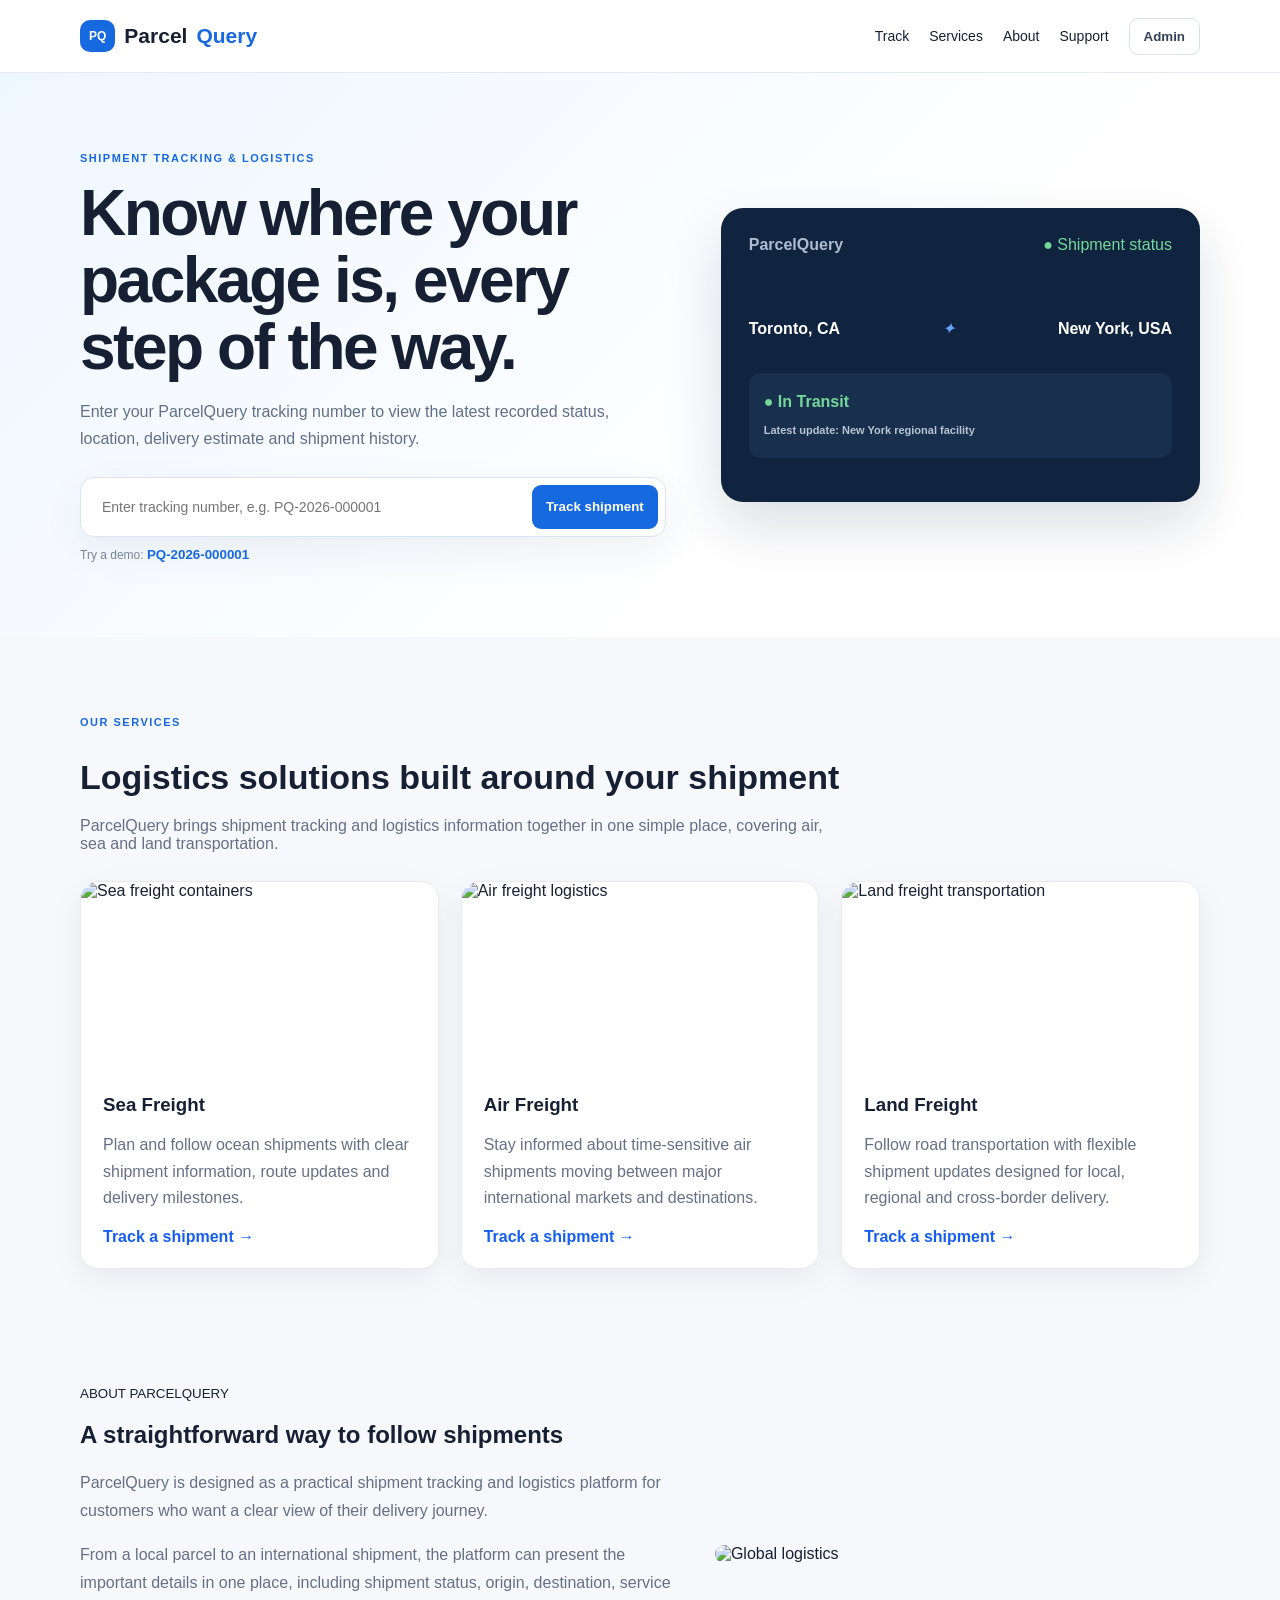
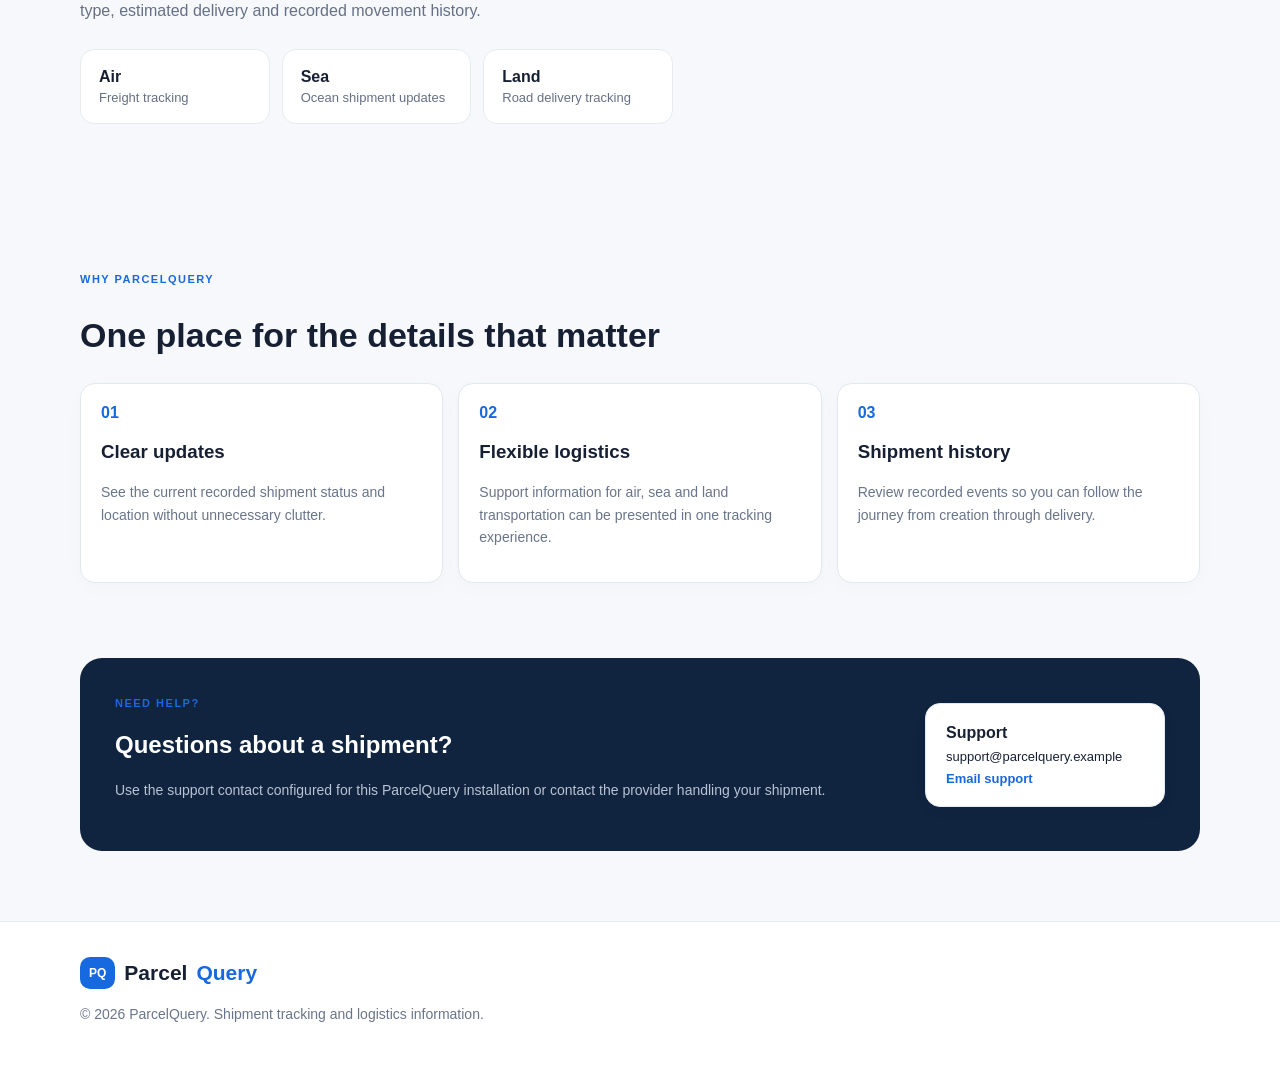
==== index.html @ f130dcea "Add files via upload" ====
<!doctype html><html lang="en"><head><meta charset="utf-8"><meta name="viewport" content="width=device-width,initial-scale=1"><title>ParcelQuery | Shipment Tracking & Logistics</title><link rel="stylesheet" href="style.css"></head><body>
<header><div class="nav"><a class="logo" href="#"><b>PQ</b> Parcel<span>Query</span></a><nav><a href="#track">Track</a><a href="#services">Services</a><a href="#about">About</a><a href="#support">Support</a><button id="openAdmin">Admin</button></nav></div></header>
<main>
<section class="hero"><div class="wrap hero-grid"><div><small>SHIPMENT TRACKING & LOGISTICS</small><h1>Know where your package is, every step of the way.</h1><p>Enter your ParcelQuery tracking number to view the latest recorded status, location, delivery estimate and shipment history.</p><div class="track" id="track"><input id="trackingInput" placeholder="Enter tracking number, e.g. PQ-2026-000001"><button id="trackBtn">Track shipment</button></div><div class="demo">Try a demo: <button data-demo="PQ-2026-000001">PQ-2026-000001</button></div></div><div class="hero-card"><div><b>ParcelQuery</b><span>● Shipment status</span></div><div class="route"><strong>Toronto, CA</strong><i>✦</i><strong>New York, USA</strong></div><p>● <b>In Transit</b><br><small>Latest update: New York regional facility</small></p></div></div></section>

<section class="wrap section" id="services"><small>OUR SERVICES</small><h2>Logistics solutions built around your shipment</h2><p class="lead">ParcelQuery brings shipment tracking and logistics information together in one simple place, covering air, sea and land transportation.</p><div class="service-grid">
<article class="service-card"><img src="https://www.fastairwayscourier.com/imgs/blogimg1.jpeg" alt="Sea freight containers"><div><h3>Sea Freight</h3><p>Plan and follow ocean shipments with clear shipment information, route updates and delivery milestones.</p><a href="#track">Track a shipment →</a></div></article>
<article class="service-card"><img src="https://www.fastairwayscourier.com/imgs/bgg.jpg" alt="Air freight logistics"><div><h3>Air Freight</h3><p>Stay informed about time-sensitive air shipments moving between major international markets and destinations.</p><a href="#track">Track a shipment →</a></div></article>
<article class="service-card"><img src="https://www.fastairwayscourier.com/imgs/bg.jpg" alt="Land freight transportation"><div><h3>Land Freight</h3><p>Follow road transportation with flexible shipment updates designed for local, regional and cross-border delivery.</p><a href="#track">Track a shipment →</a></div></article>
</div></section>

<section class="about wrap" id="about"><div class="about-copy"><small>ABOUT PARCELQUERY</small><h2>A straightforward way to follow shipments</h2><p>ParcelQuery is designed as a practical shipment tracking and logistics platform for customers who want a clear view of their delivery journey.</p><p>From a local parcel to an international shipment, the platform can present the important details in one place, including shipment status, origin, destination, service type, estimated delivery and recorded movement history.</p><div class="metric-grid"><div><b>Air</b><span>Freight tracking</span></div><div><b>Sea</b><span>Ocean shipment updates</span></div><div><b>Land</b><span>Road delivery tracking</span></div></div></div><div class="about-image"><img src="https://www.fastairwayscourier.com/imgs/blogimg1.jpeg" alt="Global logistics"></div></section>

<section class="wrap section"><small>WHY PARCELQUERY</small><h2>One place for the details that matter</h2><div class="steps"><article><b>01</b><h3>Clear updates</h3><p>See the current recorded shipment status and location without unnecessary clutter.</p></article><article><b>02</b><h3>Flexible logistics</h3><p>Support information for air, sea and land transportation can be presented in one tracking experience.</p></article><article><b>03</b><h3>Shipment history</h3><p>Review recorded events so you can follow the journey from creation through delivery.</p></article></div></section>

<section class="results wrap hidden" id="results"><div class="result-head"><div><label id="statusPill">In Transit</label><h2 id="resultTitle">Shipment details</h2><p id="resultMessage"></p></div><button id="printBtn">Print summary</button></div><div class="cards"><article><small>Tracking number</small><b id="rTracking">-</b><button id="copyTracking">Copy</button></article><article><small>Current location</small><b id="rLocation">-</b></article><article><small>Estimated delivery</small><b id="rDelivery">-</b></article><article><small>Service</small><b id="rService">-</b></article></div><div class="panel"><div class="row"><h3>Delivery progress</h3><b id="progressText">0%</b></div><div class="progress"><i id="progressBar"></i></div><div class="labels"><span>Created</span><span>Picked up</span><span>In transit</span><span>Out for delivery</span><span>Delivered</span></div></div><div class="two"><div class="panel"><h3>Package information</h3><dl><dt>Origin</dt><dd id="rOrigin">-</dd><dt>Destination</dt><dd id="rDestination">-</dd><dt>Shipment date</dt><dd id="rShipmentDate">-</dd><dt>Weight</dt><dd id="rWeight">-</dd><dt>Package type</dt><dd id="rPackageType">-</dd><dt>Reference</dt><dd id="rReference">-</dd></dl></div><div class="panel"><h3>Shipment history</h3><div id="history"></div></div></div></section>

<section class="support wrap" id="support"><div><small>NEED HELP?</small><h2>Questions about a shipment?</h2><p>Use the support contact configured for this ParcelQuery installation or contact the provider handling your shipment.</p></div><div class="support-card"><b>Support</b><span id="supportEmail">support@parcelquery.example</span><a href="mailto:support@parcelquery.example">Email support</a></div></section>
</main>
<footer><div class="wrap"><a class="logo"><b>PQ</b> Parcel<span>Query</span></a><p>© 2026 ParcelQuery. Shipment tracking and logistics information.</p></div></footer>
<div class="modal hidden" id="adminModal"><div class="modal-card"><button class="close" id="closeAdmin">×</button><div id="login"><small>ADMIN AREA</small><h2>Manage shipments</h2><p>Demo-only local administrator. Not secure for production.</p><input id="user" value="admin" placeholder="Username"><input id="pass" type="password" placeholder="Password"><button class="primary" id="loginBtn">Sign in</button><small>Demo password: <b>parcel-demo</b></small></div><div id="admin" class="hidden"><div class="row"><div><small>DASHBOARD</small><h2>Shipment management</h2></div><button id="logout">Log out</button></div><div class="stats"><b id="sTotal">0<small>Total</small></b><b id="sTransit">0<small>In transit</small></b><b id="sOut">0<small>Out for delivery</small></b><b id="sDelivered">0<small>Delivered</small></b><b id="sDelayed">0<small>Delayed</small></b></div><div class="form"><h3>Add / update shipment</h3><div class="grid"><input id="fTracking" placeholder="Tracking number"><select id="fStatus"><option>Shipment Created</option><option>Picked Up</option><option>In Transit</option><option>Out for Delivery</option><option>Delivered</option><option>Delayed</option></select><input id="fLocation" placeholder="Current location"><input id="fOrigin" placeholder="Origin"><input id="fDestination" placeholder="Destination"><input id="fShipmentDate" placeholder="Shipment date"><input id="fDelivery" placeholder="Estimated delivery"><input id="fService" placeholder="Service"><input id="fWeight" placeholder="Weight"><input id="fPackageType" placeholder="Package type"><input id="fReference" placeholder="Reference"><input id="fMessage" placeholder="Latest update"></div><textarea id="fHistory" placeholder="History: Status | Date/time | Location, one per line"></textarea><button class="primary" id="save">Save shipment</button></div><div class="form"><div class="row"><h3>Saved shipments</h3><input id="adminSearch" placeholder="Search"></div><div id="table"></div></div></div></div></div><script src="script.js"></script></body></html>
---- style.css ----
*{box-sizing:border-box}body{margin:0;font-family:Inter,Arial,sans-serif;color:#172033;background:#f6f8fc}a{text-decoration:none;color:inherit}.wrap{width:min(1120px,92%);margin:auto}header,footer{background:#fff;border-bottom:1px solid #e5eaf1}.nav{height:72px;width:min(1120px,92%);margin:auto;display:flex;align-items:center;justify-content:space-between}.logo{font-size:21px;font-weight:800;display:flex;align-items:center;gap:9px}.logo b{background:#1769e0;color:white;border-radius:10px;padding:9px;font-size:12px}.logo span{color:#1769e0}.nav nav{display:flex;gap:20px;align-items:center;font-size:14px}.nav button,button{cursor:pointer;border:1px solid #d8e0eb;background:white;border-radius:9px;padding:10px 14px;font-weight:700;color:#334158}.hero{padding:75px 0;background:linear-gradient(135deg,#eef6ff,#fff 65%)}.hero-grid{display:grid;grid-template-columns:1.1fr .9fr;gap:55px;align-items:center}.hero small,.section>small,.support small,.modal small{color:#1769e0;font-size:11px;font-weight:800;letter-spacing:1.5px}.hero h1{font-size:clamp(40px,5vw,64px);line-height:1.05;letter-spacing:-2.5px;margin:14px 0}.hero p{color:#617087;line-height:1.7}.track{display:flex;background:#fff;border:1px solid #dce4ef;padding:7px;border-radius:14px;margin-top:25px;box-shadow:0 15px 40px #18365c12}.track input{flex:1;border:0;outline:0;padding:14px;font-size:14px}.track button,.primary{background:#1769e0;color:#fff;border:0}.demo{font-size:12px;color:#7a8597;margin-top:10px}.demo button{border:0;background:none;color:#1769e0;padding:0}.hero-card{background:#10243f;color:white;border-radius:22px;padding:28px;box-shadow:0 25px 55px #10243f25}.hero-card>div:first-child{display:flex;justify-content:space-between;color:#aebbd0}.hero-card span{color:#76d79a}.route{display:flex;justify-content:space-between;align-items:center;margin:65px 0 35px}.route i{color:#65a4ff}.hero-card p{background:#18304e;padding:15px;border-radius:12px;color:#76d79a}.hero-card p small{color:#b9c4d4;letter-spacing:0}.hidden{display:none!important}.results{padding:60px 0}.result-head,.row{display:flex;justify-content:space-between;align-items:center;gap:15px}.result-head h2{margin:8px 0 4px}.result-head p{color:#69758a}.result-head label{background:#e7f7ee;color:#18733f;padding:7px 10px;border-radius:999px;font-size:12px;font-weight:800}.cards{display:grid;grid-template-columns:repeat(4,1fr);gap:14px}.cards article,.panel,.steps article,.support-card,.form{background:#fff;border:1px solid #e2e8f0;border-radius:15px;padding:20px;box-shadow:0 5px 20px #172b4d06}.cards small,dt{color:#7a8699;font-size:12px}.cards b{display:block;margin-top:8px}.cards button{margin-top:10px;padding:6px 9px;color:#1769e0;background:#edf4ff;border:0}.panel{margin-top:14px}.progress{height:10px;background:#e9edf3;border-radius:20px;overflow:hidden;margin:18px 0 9px}.progress i{display:block;height:100%;width:0;background:#1769e0}.labels{display:flex;justify-content:space-between;font-size:10px;color:#8791a2}.two{display:grid;grid-template-columns:.8fr 1.2fr;gap:14px}dl{margin:10px 0}dt,dd{display:inline-block;width:49%;padding:10px 0;border-bottom:1px solid #eef1f5;margin:0}dd{text-align:right;font-weight:700}.event{padding:13px 0;border-bottom:1px solid #eef1f5}.event b{display:block}.event small{color:#7b8798}.section{padding:75px 0}.section h2{font-size:34px}.steps{display:grid;grid-template-columns:repeat(3,1fr);gap:15px}.steps article>b{color:#1769e0}.steps p,.support p,footer p{color:#69758a;line-height:1.6;font-size:14px}.support{background:#10243f;color:#fff;border-radius:22px;padding:35px;margin-bottom:70px;display:flex;justify-content:space-between;gap:25px;align-items:center}.support p{color:#b8c3d3}.support-card{min-width:240px;color:#172033}.support-card span,.support-card a{display:block;margin-top:7px;font-size:13px}.support-card a{color:#1769e0;font-weight:800}footer{border-top:1px solid #e5eaf1;border-bottom:0;padding:35px 0}.modal{position:fixed;inset:0;background:#071525aa;display:grid;place-items:center;padding:20px;z-index:20}.modal-card{width:min(1000px,100%);max-height:92vh;overflow:auto;background:#f7f9fc;border-radius:20px;padding:28px;position:relative}.close{position:absolute;right:15px;top:10px;border:0;background:none;font-size:28px}.modal input,.modal select,.modal textarea{width:100%;padding:11px;border:1px solid #d8e0eb;border-radius:8px;margin:5px 0}.modal textarea{height:100px}.primary{padding:11px 18px;margin-top:7px}.stats{display:grid;grid-template-columns:repeat(5,1fr);gap:10px;margin:18px 0}.stats b{background:#fff;border:1px solid #e2e8f0;padding:15px;border-radius:11px;font-size:23px}.stats small{display:block;color:#7a8699;letter-spacing:0;margin-top:4px}.grid{display:grid;grid-template-columns:1fr 1fr;gap:4px 10px}.form{margin-top:14px}.form h3{margin-top:0}.form input#adminSearch{max-width:220px}.shipment{display:grid;grid-template-columns:1.4fr 1fr 1fr auto;gap:10px;border-top:1px solid #edf0f4;padding:13px 0;font-size:12px}.shipment small{display:block;color:#7b8798}.danger{color:#c53b3b}@media(max-width:800px){.hero-grid,.two{grid-template-columns:1fr}.cards{grid-template-columns:1fr 1fr}.steps{grid-template-columns:1fr}.support{display:block}.support-card{margin-top:20px}.grid{grid-template-columns:1fr}.stats{grid-template-columns:1fr 1fr}.nav nav a{display:none}.track{flex-direction:column}.track button{height:46px}.shipment{grid-template-columns:1fr 1fr}.labels{font-size:8px}}

/* ParcelQuery logistics service section */
.lead{max-width:760px;color:#667085;margin-top:-8px}.service-grid{display:grid;grid-template-columns:repeat(3,1fr);gap:22px;margin-top:28px}.service-card{background:#fff;border:1px solid #e7ebf0;border-radius:18px;overflow:hidden;box-shadow:0 10px 30px rgba(16,24,40,.06)}.service-card img{width:100%;height:190px;object-fit:cover;display:block}.service-card div{padding:22px}.service-card h3{margin:0 0 8px}.service-card p{color:#667085;line-height:1.65}.service-card a{font-weight:700;color:#155eef;text-decoration:none}.about{display:grid;grid-template-columns:1.1fr .9fr;gap:42px;align-items:center;padding-top:40px;padding-bottom:70px}.about-copy p{color:#667085;line-height:1.75}.about-image img{width:100%;height:390px;object-fit:cover;border-radius:22px}.metric-grid{display:grid;grid-template-columns:repeat(3,1fr);gap:12px;margin-top:24px}.metric-grid div{padding:18px;border:1px solid #e7ebf0;border-radius:14px;background:#fff}.metric-grid b,.metric-grid span{display:block}.metric-grid span{font-size:13px;color:#667085;margin-top:4px}@media(max-width:800px){.service-grid,.about{grid-template-columns:1fr}.about-image img{height:280px}.metric-grid{grid-template-columns:1fr}.service-card img{height:220px}}
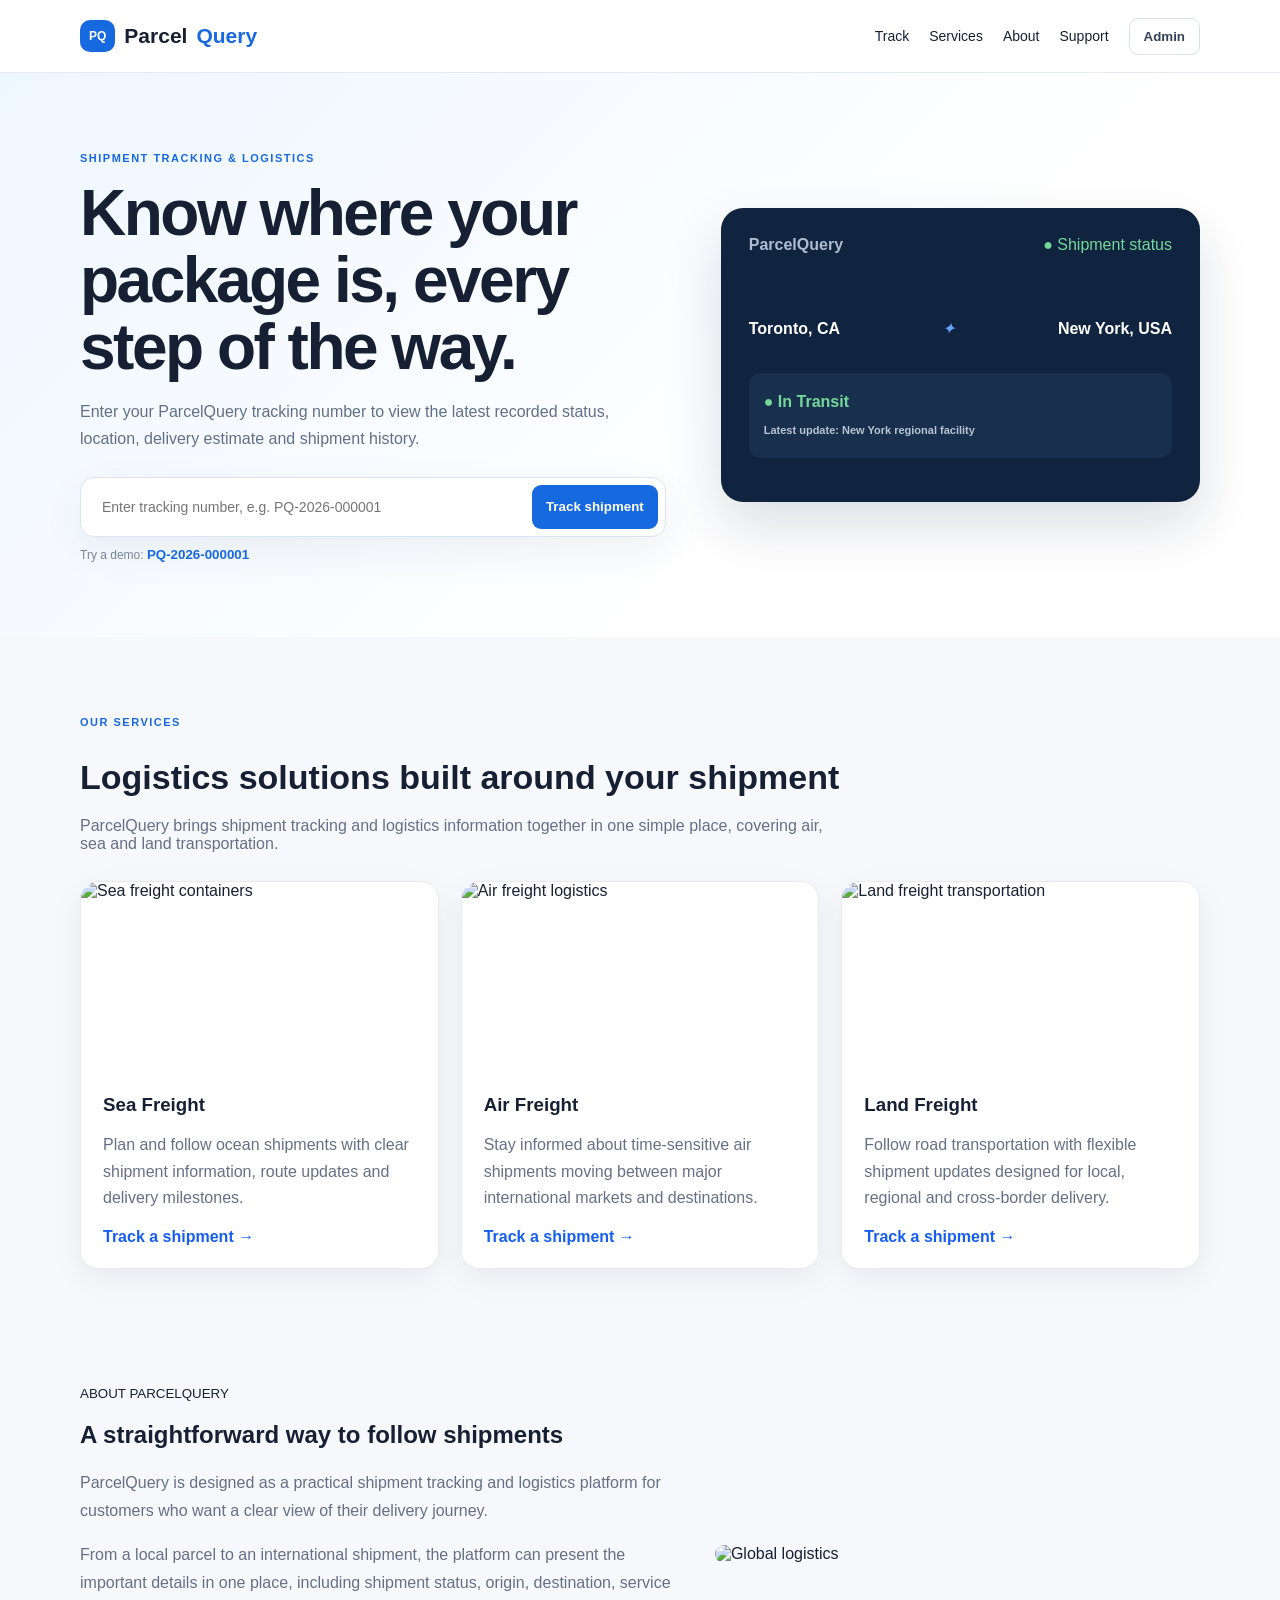
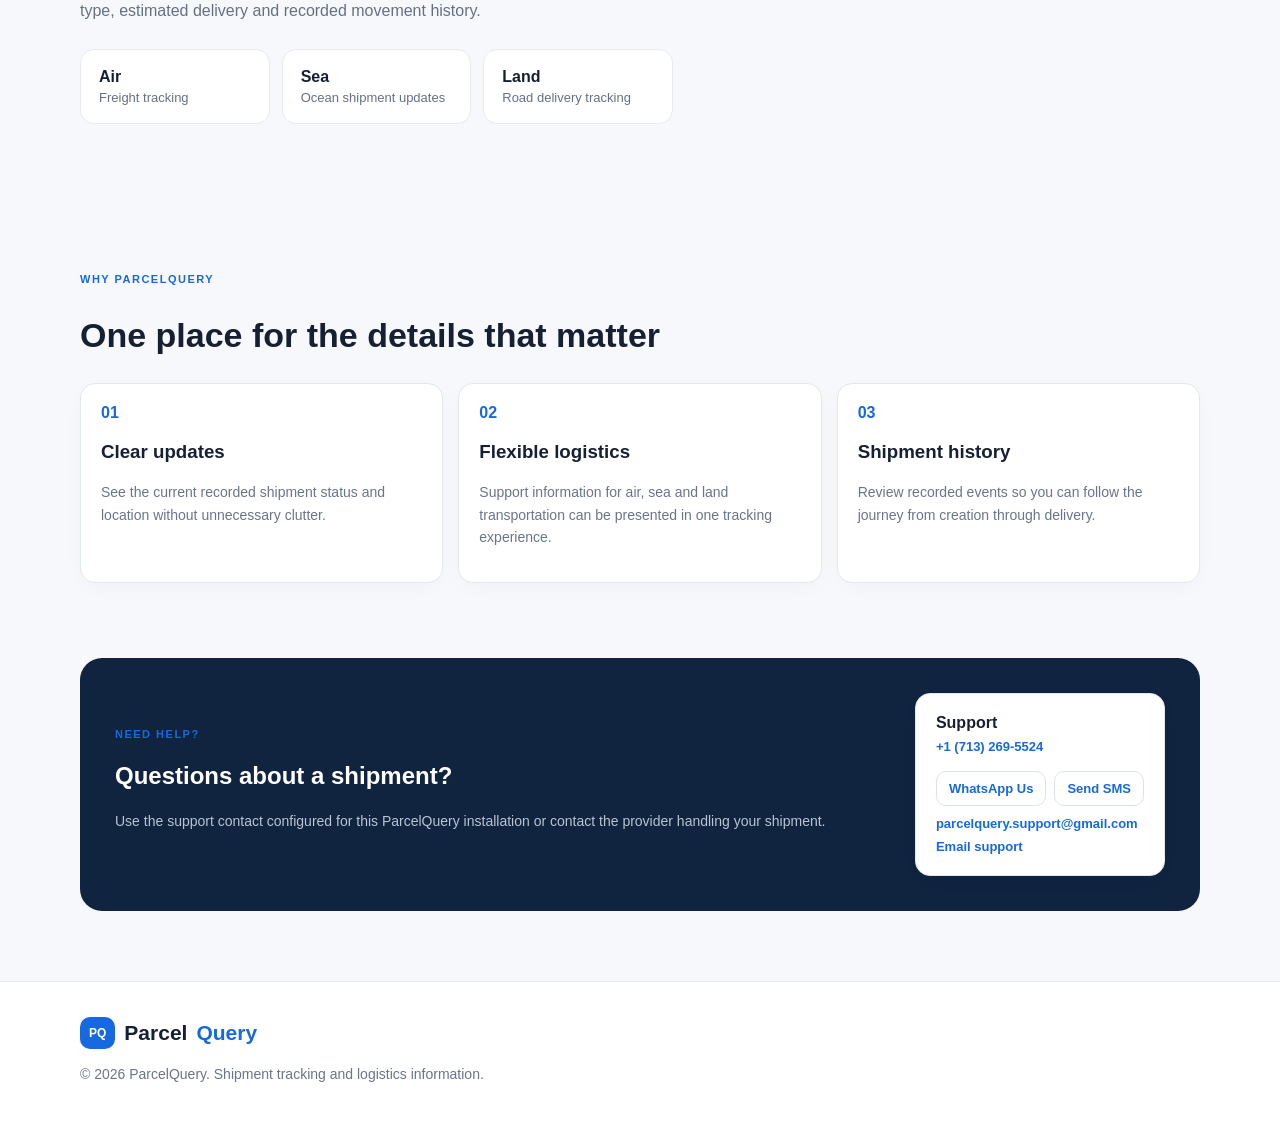
==== commit 6e8a539b: "Add files via upload" ====
--- a/index.html
+++ b/index.html
@@ -15,7 +15,7 @@
 
 <section class="results wrap hidden" id="results"><div class="result-head"><div><label id="statusPill">In Transit</label><h2 id="resultTitle">Shipment details</h2><p id="resultMessage"></p></div><button id="printBtn">Print summary</button></div><div class="cards"><article><small>Tracking number</small><b id="rTracking">-</b><button id="copyTracking">Copy</button></article><article><small>Current location</small><b id="rLocation">-</b></article><article><small>Estimated delivery</small><b id="rDelivery">-</b></article><article><small>Service</small><b id="rService">-</b></article></div><div class="panel"><div class="row"><h3>Delivery progress</h3><b id="progressText">0%</b></div><div class="progress"><i id="progressBar"></i></div><div class="labels"><span>Created</span><span>Picked up</span><span>In transit</span><span>Out for delivery</span><span>Delivered</span></div></div><div class="two"><div class="panel"><h3>Package information</h3><dl><dt>Origin</dt><dd id="rOrigin">-</dd><dt>Destination</dt><dd id="rDestination">-</dd><dt>Shipment date</dt><dd id="rShipmentDate">-</dd><dt>Weight</dt><dd id="rWeight">-</dd><dt>Package type</dt><dd id="rPackageType">-</dd><dt>Reference</dt><dd id="rReference">-</dd></dl></div><div class="panel"><h3>Shipment history</h3><div id="history"></div></div></div></section>
 
-<section class="support wrap" id="support"><div><small>NEED HELP?</small><h2>Questions about a shipment?</h2><p>Use the support contact configured for this ParcelQuery installation or contact the provider handling your shipment.</p></div><div class="support-card"><b>Support</b><span id="supportEmail">support@parcelquery.example</span><a href="mailto:support@parcelquery.example">Email support</a></div></section>
+<section class="support wrap" id="support"><div><small>NEED HELP?</small><h2>Questions about a shipment?</h2><p>Use the support contact configured for this ParcelQuery installation or contact the provider handling your shipment.</p></div><div class="support-card"><b>Support</b><a id="supportPhone" class="support-contact" href="https://wa.me/17132695524" target="_blank" rel="noopener">+1 (713) 269-5524</a><div class="support-actions"><a href="https://wa.me/17132695524" target="_blank" rel="noopener">WhatsApp Us</a><a href="sms:+17132695524">Send SMS</a></div><a id="supportEmail" class="support-contact" href="mailto:parcelquery.support@gmail.com">parcelquery.support@gmail.com</a><a href="mailto:parcelquery.support@gmail.com">Email support</a></div></section>
 </main>
 <footer><div class="wrap"><a class="logo"><b>PQ</b> Parcel<span>Query</span></a><p>© 2026 ParcelQuery. Shipment tracking and logistics information.</p></div></footer>
 <div class="modal hidden" id="adminModal"><div class="modal-card"><button class="close" id="closeAdmin">×</button><div id="login"><small>ADMIN AREA</small><h2>Manage shipments</h2><p>Demo-only local administrator. Not secure for production.</p><input id="user" value="admin" placeholder="Username"><input id="pass" type="password" placeholder="Password"><button class="primary" id="loginBtn">Sign in</button><small>Demo password: <b>parcel-demo</b></small></div><div id="admin" class="hidden"><div class="row"><div><small>DASHBOARD</small><h2>Shipment management</h2></div><button id="logout">Log out</button></div><div class="stats"><b id="sTotal">0<small>Total</small></b><b id="sTransit">0<small>In transit</small></b><b id="sOut">0<small>Out for delivery</small></b><b id="sDelivered">0<small>Delivered</small></b><b id="sDelayed">0<small>Delayed</small></b></div><div class="form"><h3>Add / update shipment</h3><div class="grid"><input id="fTracking" placeholder="Tracking number"><select id="fStatus"><option>Shipment Created</option><option>Picked Up</option><option>In Transit</option><option>Out for Delivery</option><option>Delivered</option><option>Delayed</option></select><input id="fLocation" placeholder="Current location"><input id="fOrigin" placeholder="Origin"><input id="fDestination" placeholder="Destination"><input id="fShipmentDate" placeholder="Shipment date"><input id="fDelivery" placeholder="Estimated delivery"><input id="fService" placeholder="Service"><input id="fWeight" placeholder="Weight"><input id="fPackageType" placeholder="Package type"><input id="fReference" placeholder="Reference"><input id="fMessage" placeholder="Latest update"></div><textarea id="fHistory" placeholder="History: Status | Date/time | Location, one per line"></textarea><button class="primary" id="save">Save shipment</button></div><div class="form"><div class="row"><h3>Saved shipments</h3><input id="adminSearch" placeholder="Search"></div><div id="table"></div></div></div></div></div><script src="script.js"></script></body></html>
--- a/style.css
+++ b/style.css
@@ -2,3 +2,5 @@
 
 /* ParcelQuery logistics service section */
 .lead{max-width:760px;color:#667085;margin-top:-8px}.service-grid{display:grid;grid-template-columns:repeat(3,1fr);gap:22px;margin-top:28px}.service-card{background:#fff;border:1px solid #e7ebf0;border-radius:18px;overflow:hidden;box-shadow:0 10px 30px rgba(16,24,40,.06)}.service-card img{width:100%;height:190px;object-fit:cover;display:block}.service-card div{padding:22px}.service-card h3{margin:0 0 8px}.service-card p{color:#667085;line-height:1.65}.service-card a{font-weight:700;color:#155eef;text-decoration:none}.about{display:grid;grid-template-columns:1.1fr .9fr;gap:42px;align-items:center;padding-top:40px;padding-bottom:70px}.about-copy p{color:#667085;line-height:1.75}.about-image img{width:100%;height:390px;object-fit:cover;border-radius:22px}.metric-grid{display:grid;grid-template-columns:repeat(3,1fr);gap:12px;margin-top:24px}.metric-grid div{padding:18px;border:1px solid #e7ebf0;border-radius:14px;background:#fff}.metric-grid b,.metric-grid span{display:block}.metric-grid span{font-size:13px;color:#667085;margin-top:4px}@media(max-width:800px){.service-grid,.about{grid-template-columns:1fr}.about-image img{height:280px}.metric-grid{grid-template-columns:1fr}.service-card img{height:220px}}
+
+.support-contact{display:block;font-weight:700;margin-top:8px}.support-actions{display:flex;gap:8px;flex-wrap:wrap;margin:10px 0}.support-actions a{padding:9px 12px;border:1px solid #dce3ed;border-radius:10px;background:#fff;font-weight:600}.support-actions a:hover{background:#f6f8fc}.support-card>a:not(.support-contact){display:inline-block;margin-top:8px}
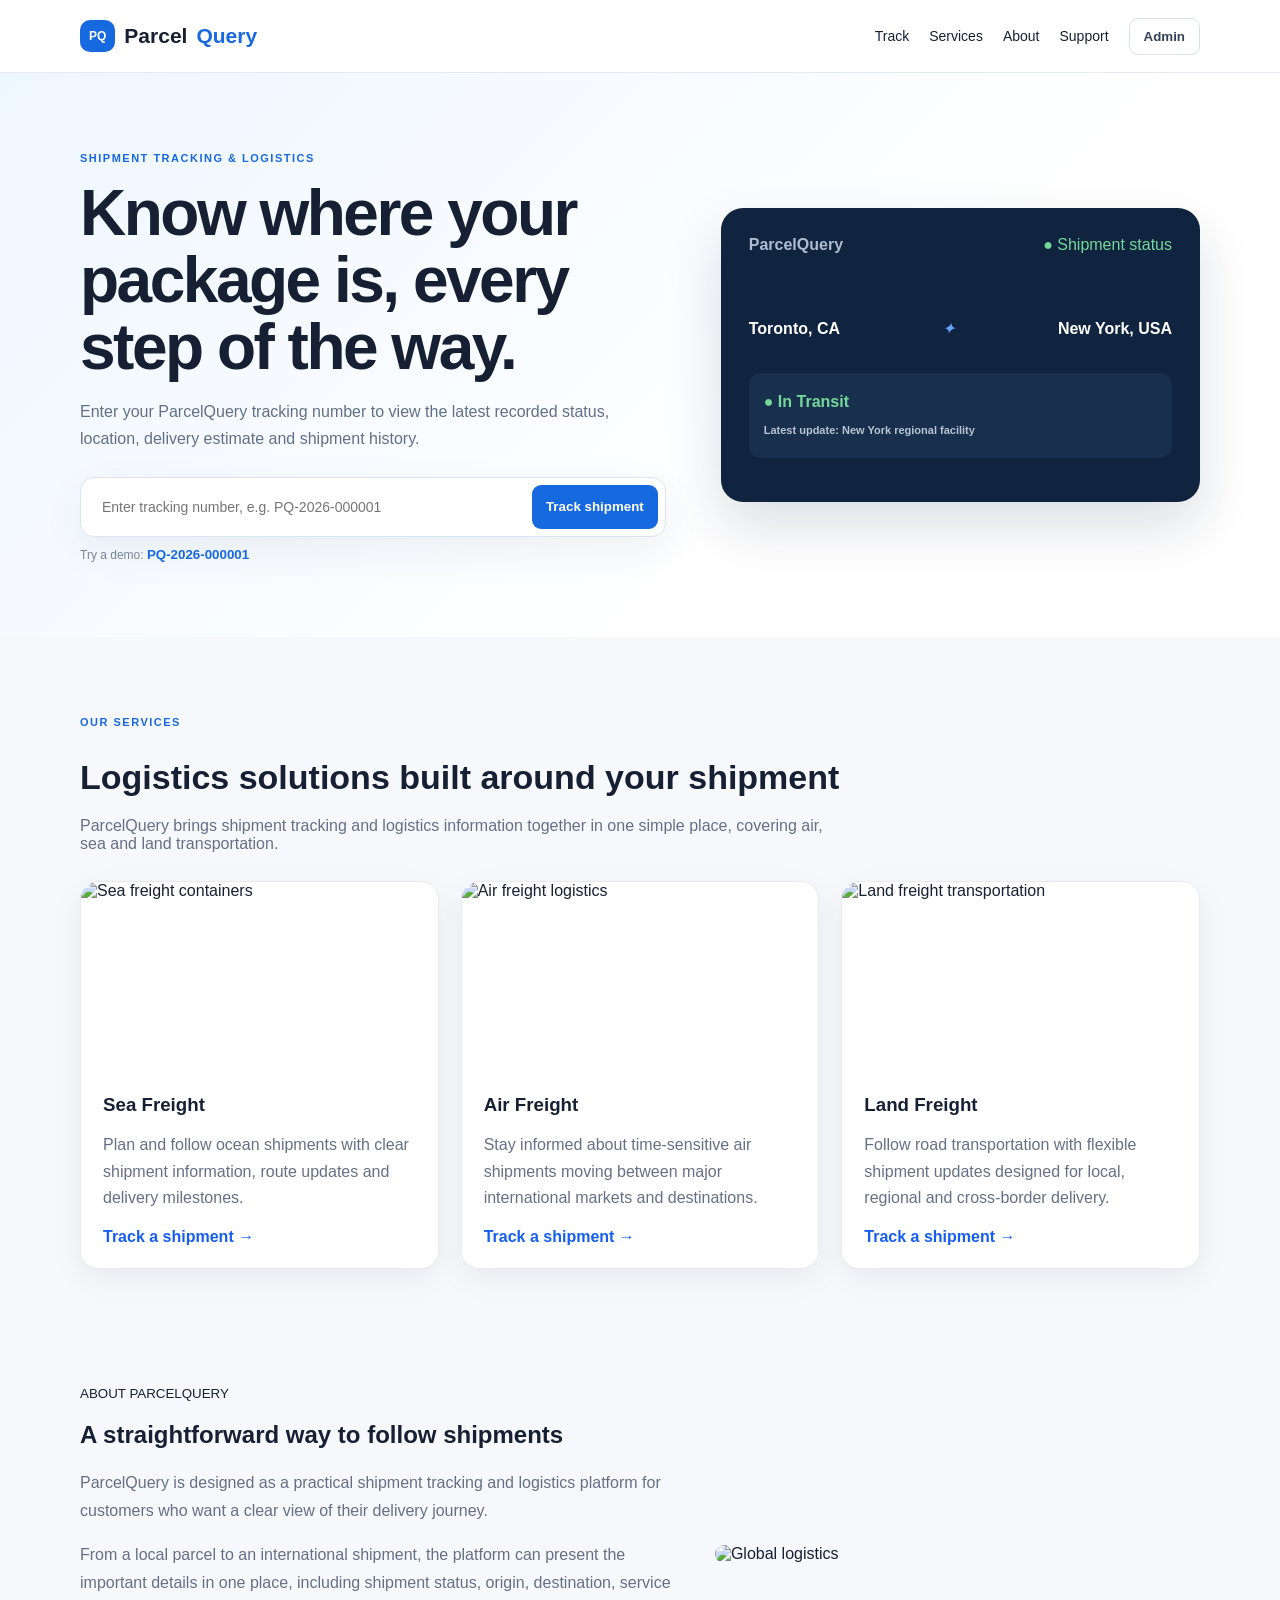
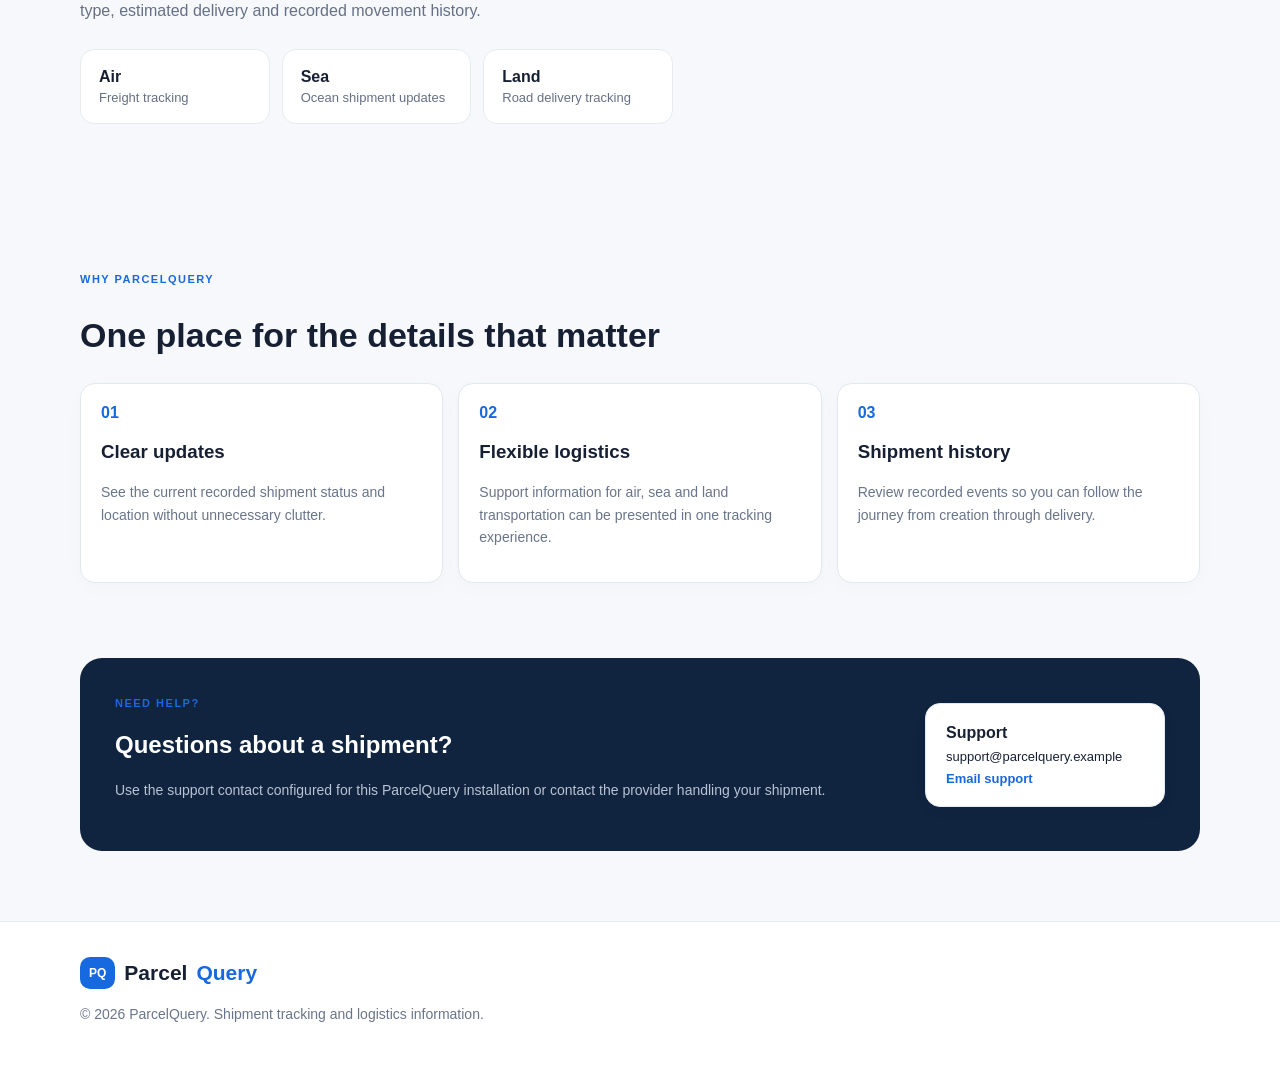
==== commit 8d2ba7bb: "Add files via upload" ====
--- a/index.html
+++ b/index.html
@@ -15,7 +15,7 @@
 
 <section class="results wrap hidden" id="results"><div class="result-head"><div><label id="statusPill">In Transit</label><h2 id="resultTitle">Shipment details</h2><p id="resultMessage"></p></div><button id="printBtn">Print summary</button></div><div class="cards"><article><small>Tracking number</small><b id="rTracking">-</b><button id="copyTracking">Copy</button></article><article><small>Current location</small><b id="rLocation">-</b></article><article><small>Estimated delivery</small><b id="rDelivery">-</b></article><article><small>Service</small><b id="rService">-</b></article></div><div class="panel"><div class="row"><h3>Delivery progress</h3><b id="progressText">0%</b></div><div class="progress"><i id="progressBar"></i></div><div class="labels"><span>Created</span><span>Picked up</span><span>In transit</span><span>Out for delivery</span><span>Delivered</span></div></div><div class="two"><div class="panel"><h3>Package information</h3><dl><dt>Origin</dt><dd id="rOrigin">-</dd><dt>Destination</dt><dd id="rDestination">-</dd><dt>Shipment date</dt><dd id="rShipmentDate">-</dd><dt>Weight</dt><dd id="rWeight">-</dd><dt>Package type</dt><dd id="rPackageType">-</dd><dt>Reference</dt><dd id="rReference">-</dd></dl></div><div class="panel"><h3>Shipment history</h3><div id="history"></div></div></div></section>
 
-<section class="support wrap" id="support"><div><small>NEED HELP?</small><h2>Questions about a shipment?</h2><p>Use the support contact configured for this ParcelQuery installation or contact the provider handling your shipment.</p></div><div class="support-card"><b>Support</b><a id="supportPhone" class="support-contact" href="https://wa.me/17132695524" target="_blank" rel="noopener">+1 (713) 269-5524</a><div class="support-actions"><a href="https://wa.me/17132695524" target="_blank" rel="noopener">WhatsApp Us</a><a href="sms:+17132695524">Send SMS</a></div><a id="supportEmail" class="support-contact" href="mailto:parcelquery.support@gmail.com">parcelquery.support@gmail.com</a><a href="mailto:parcelquery.support@gmail.com">Email support</a></div></section>
+<section class="support wrap" id="support"><div><small>NEED HELP?</small><h2>Questions about a shipment?</h2><p>Use the support contact configured for this ParcelQuery installation or contact the provider handling your shipment.</p></div><div class="support-card"><b>Support</b><span id="supportEmail">support@parcelquery.example</span><a href="mailto:support@parcelquery.example">Email support</a></div></section>
 </main>
 <footer><div class="wrap"><a class="logo"><b>PQ</b> Parcel<span>Query</span></a><p>© 2026 ParcelQuery. Shipment tracking and logistics information.</p></div></footer>
-<div class="modal hidden" id="adminModal"><div class="modal-card"><button class="close" id="closeAdmin">×</button><div id="login"><small>ADMIN AREA</small><h2>Manage shipments</h2><p>Demo-only local administrator. Not secure for production.</p><input id="user" value="admin" placeholder="Username"><input id="pass" type="password" placeholder="Password"><button class="primary" id="loginBtn">Sign in</button><small>Demo password: <b>parcel-demo</b></small></div><div id="admin" class="hidden"><div class="row"><div><small>DASHBOARD</small><h2>Shipment management</h2></div><button id="logout">Log out</button></div><div class="stats"><b id="sTotal">0<small>Total</small></b><b id="sTransit">0<small>In transit</small></b><b id="sOut">0<small>Out for delivery</small></b><b id="sDelivered">0<small>Delivered</small></b><b id="sDelayed">0<small>Delayed</small></b></div><div class="form"><h3>Add / update shipment</h3><div class="grid"><input id="fTracking" placeholder="Tracking number"><select id="fStatus"><option>Shipment Created</option><option>Picked Up</option><option>In Transit</option><option>Out for Delivery</option><option>Delivered</option><option>Delayed</option></select><input id="fLocation" placeholder="Current location"><input id="fOrigin" placeholder="Origin"><input id="fDestination" placeholder="Destination"><input id="fShipmentDate" placeholder="Shipment date"><input id="fDelivery" placeholder="Estimated delivery"><input id="fService" placeholder="Service"><input id="fWeight" placeholder="Weight"><input id="fPackageType" placeholder="Package type"><input id="fReference" placeholder="Reference"><input id="fMessage" placeholder="Latest update"></div><textarea id="fHistory" placeholder="History: Status | Date/time | Location, one per line"></textarea><button class="primary" id="save">Save shipment</button></div><div class="form"><div class="row"><h3>Saved shipments</h3><input id="adminSearch" placeholder="Search"></div><div id="table"></div></div></div></div></div><script src="script.js"></script></body></html>
+<div class="modal hidden" id="adminModal"><div class="modal-card"><button class="close" id="closeAdmin">×</button><div id="login"><small>ADMIN AREA</small><h2>Manage shipments</h2><p>Private administrator area. Sign in with your authorized ParcelQuery account.</p><input id="user" type="email" placeholder="Admin email"><input id="pass" type="password" placeholder="Admin password"><button class="primary" id="loginBtn">Sign in</button><small>Private admin access powered by Supabase.</small></div><div id="admin" class="hidden"><div class="row"><div><small>DASHBOARD</small><h2>Shipment management</h2></div><button id="logout">Log out</button></div><div class="stats"><b id="sTotal">0<small>Total</small></b><b id="sTransit">0<small>In transit</small></b><b id="sOut">0<small>Out for delivery</small></b><b id="sDelivered">0<small>Delivered</small></b><b id="sDelayed">0<small>Delayed</small></b></div><div class="form"><h3>Add / update shipment</h3><div class="grid"><input id="fTracking" placeholder="Tracking number"><select id="fStatus"><option>Shipment Created</option><option>Picked Up</option><option>In Transit</option><option>Out for Delivery</option><option>Delivered</option><option>Delayed</option></select><input id="fLocation" placeholder="Current location"><input id="fOrigin" placeholder="Origin"><input id="fDestination" placeholder="Destination"><input id="fShipmentDate" placeholder="Shipment date (display only)"><input id="fDelivery" placeholder="Estimated delivery"><input id="fService" placeholder="Service"><input id="fWeight" placeholder="Weight"><input id="fPackageType" placeholder="Package type"><input id="fReference" placeholder="Reference"><input id="fRecipient" placeholder="Recipient name"><input id="fMessage" placeholder="Latest update"></div><textarea id="fHistory" placeholder="History: Status | Date/time | Location, one per line"></textarea><button class="primary" id="save">Save shipment</button></div><div class="form"><div class="row"><h3>Saved shipments</h3><input id="adminSearch" placeholder="Search"></div><div id="table"></div></div></div></div></div><script src="https://cdn.jsdelivr.net/npm/@supabase/supabase-js@2"></script><script src="script.js"></script></body></html>
--- a/style.css
+++ b/style.css
@@ -2,5 +2,3 @@
 
 /* ParcelQuery logistics service section */
 .lead{max-width:760px;color:#667085;margin-top:-8px}.service-grid{display:grid;grid-template-columns:repeat(3,1fr);gap:22px;margin-top:28px}.service-card{background:#fff;border:1px solid #e7ebf0;border-radius:18px;overflow:hidden;box-shadow:0 10px 30px rgba(16,24,40,.06)}.service-card img{width:100%;height:190px;object-fit:cover;display:block}.service-card div{padding:22px}.service-card h3{margin:0 0 8px}.service-card p{color:#667085;line-height:1.65}.service-card a{font-weight:700;color:#155eef;text-decoration:none}.about{display:grid;grid-template-columns:1.1fr .9fr;gap:42px;align-items:center;padding-top:40px;padding-bottom:70px}.about-copy p{color:#667085;line-height:1.75}.about-image img{width:100%;height:390px;object-fit:cover;border-radius:22px}.metric-grid{display:grid;grid-template-columns:repeat(3,1fr);gap:12px;margin-top:24px}.metric-grid div{padding:18px;border:1px solid #e7ebf0;border-radius:14px;background:#fff}.metric-grid b,.metric-grid span{display:block}.metric-grid span{font-size:13px;color:#667085;margin-top:4px}@media(max-width:800px){.service-grid,.about{grid-template-columns:1fr}.about-image img{height:280px}.metric-grid{grid-template-columns:1fr}.service-card img{height:220px}}
-
-.support-contact{display:block;font-weight:700;margin-top:8px}.support-actions{display:flex;gap:8px;flex-wrap:wrap;margin:10px 0}.support-actions a{padding:9px 12px;border:1px solid #dce3ed;border-radius:10px;background:#fff;font-weight:600}.support-actions a:hover{background:#f6f8fc}.support-card>a:not(.support-contact){display:inline-block;margin-top:8px}
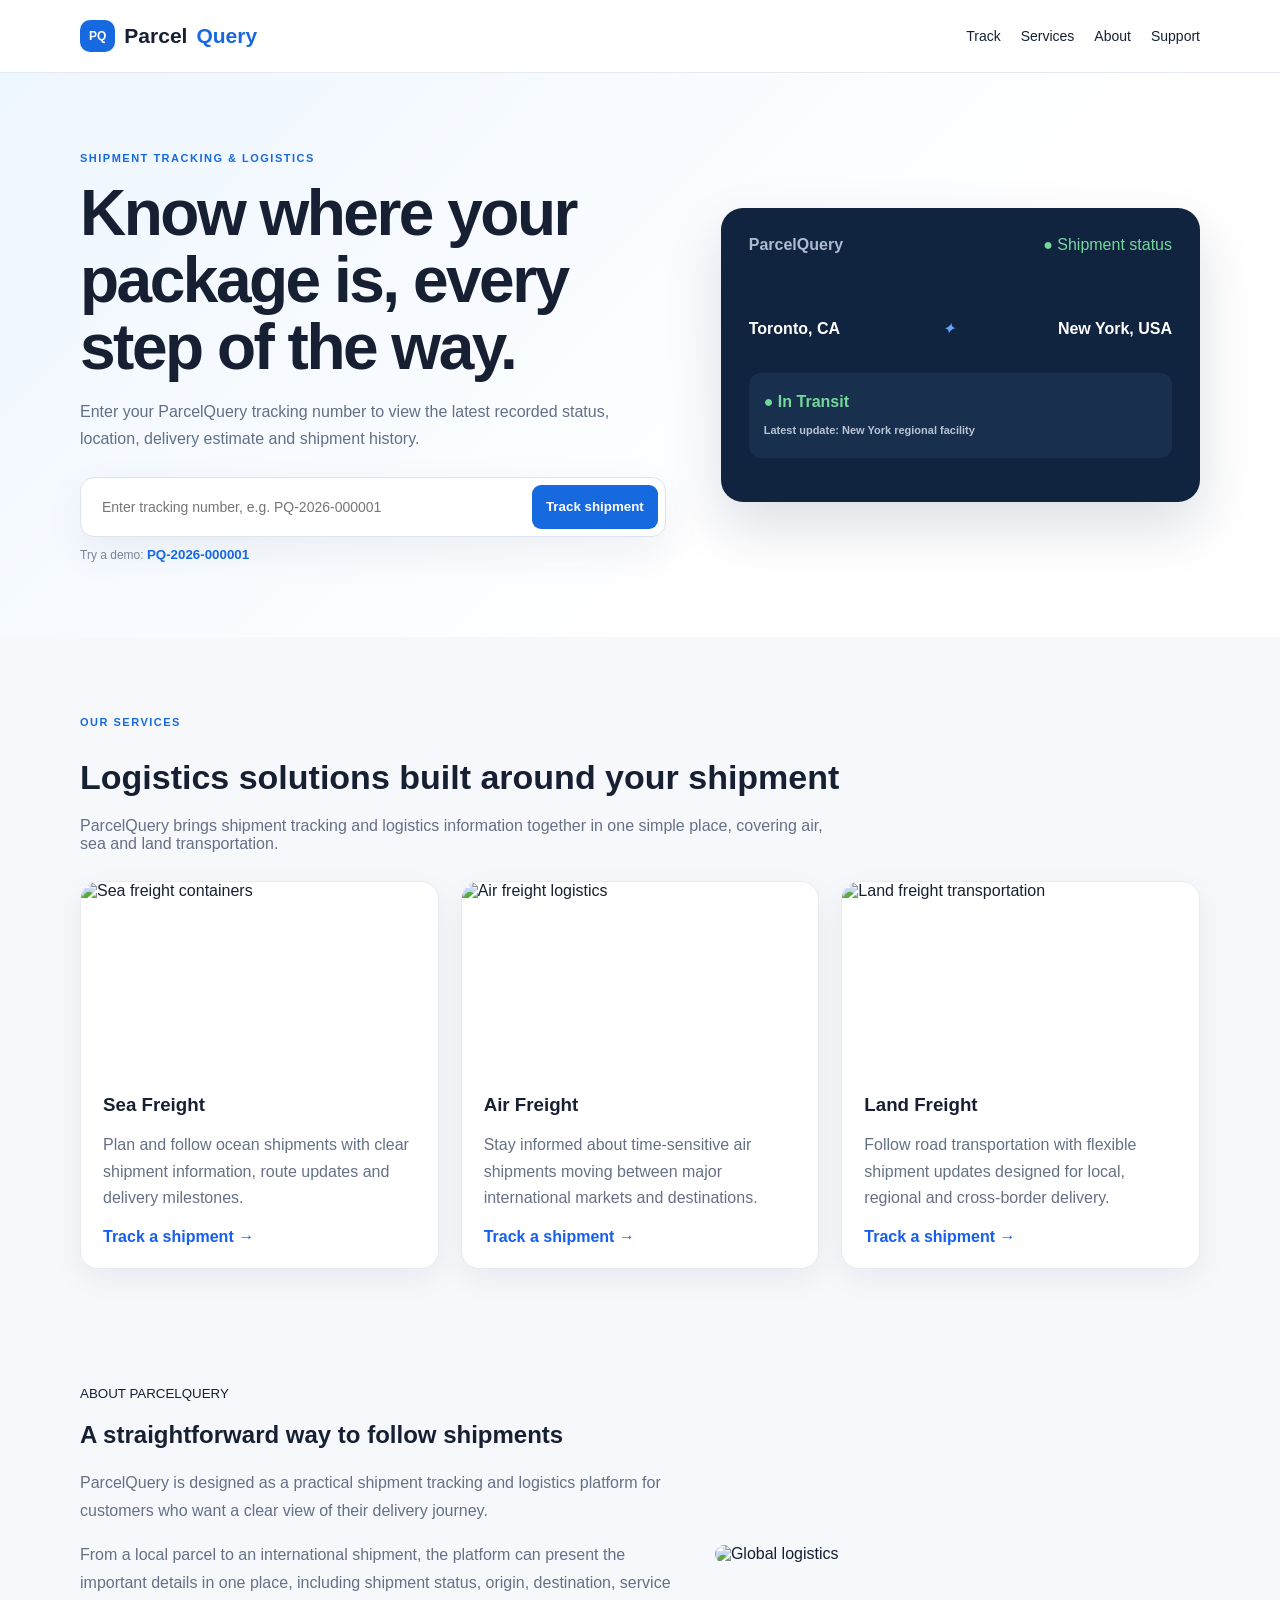
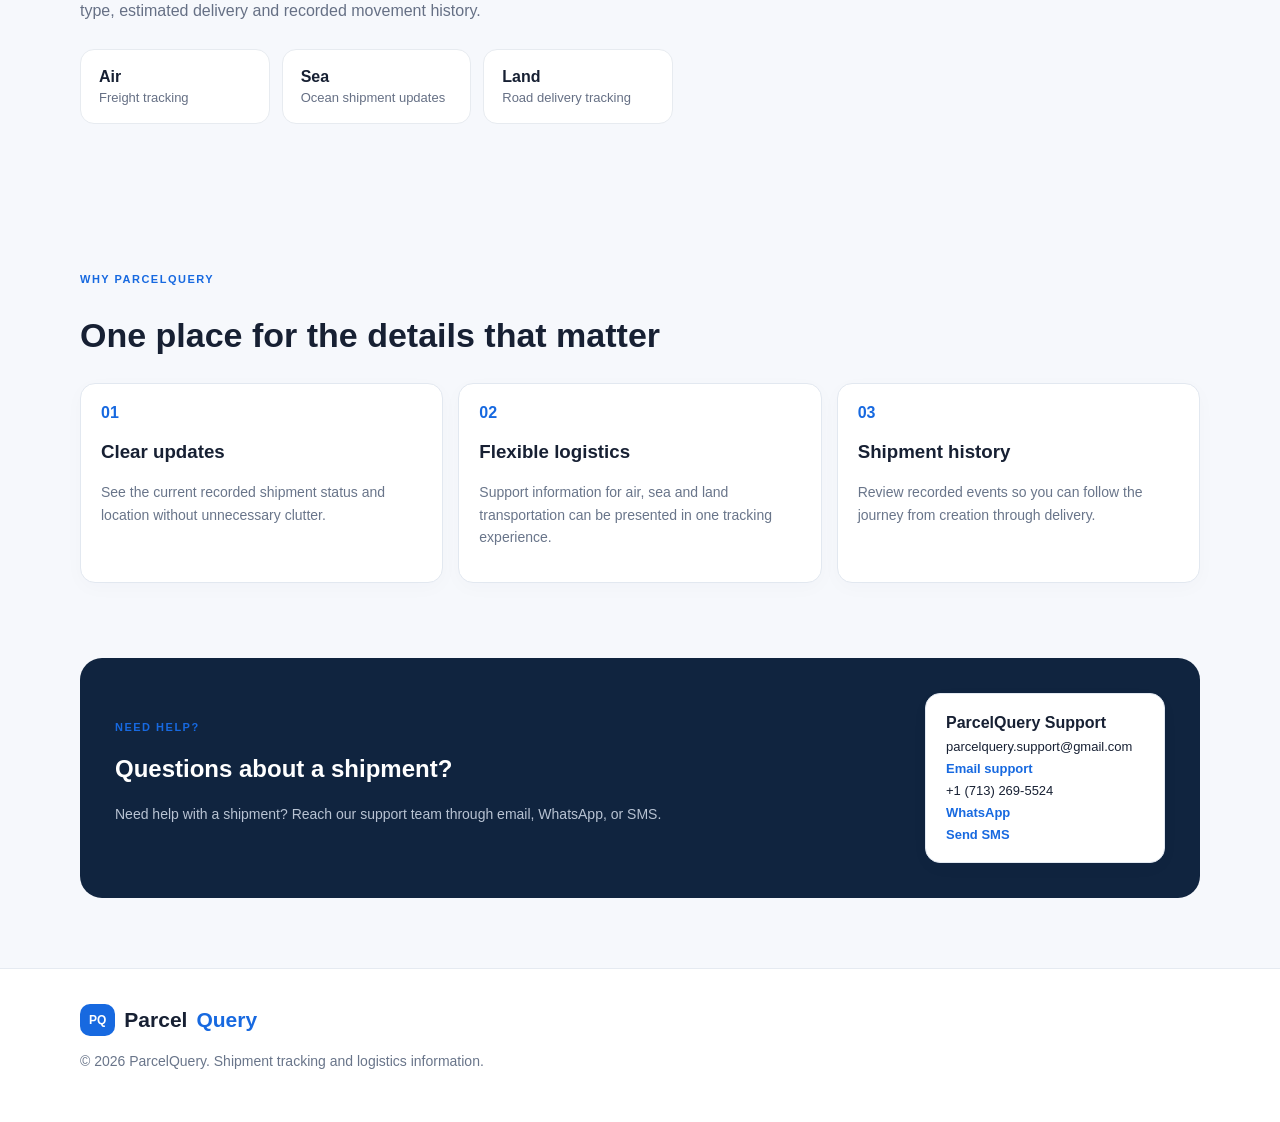
==== commit ea9c5583: "Add files via upload" ====
--- a/index.html
+++ b/index.html
@@ -1,5 +1,5 @@
 <!doctype html><html lang="en"><head><meta charset="utf-8"><meta name="viewport" content="width=device-width,initial-scale=1"><title>ParcelQuery | Shipment Tracking & Logistics</title><link rel="stylesheet" href="style.css"></head><body>
-<header><div class="nav"><a class="logo" href="#"><b>PQ</b> Parcel<span>Query</span></a><nav><a href="#track">Track</a><a href="#services">Services</a><a href="#about">About</a><a href="#support">Support</a><button id="openAdmin">Admin</button></nav></div></header>
+<header><div class="nav"><a class="logo" href="#"><b>PQ</b> Parcel<span>Query</span></a><nav><a href="#track">Track</a><a href="#services">Services</a><a href="#about">About</a><a href="#support">Support</a></nav></div></header>
 <main>
 <section class="hero"><div class="wrap hero-grid"><div><small>SHIPMENT TRACKING & LOGISTICS</small><h1>Know where your package is, every step of the way.</h1><p>Enter your ParcelQuery tracking number to view the latest recorded status, location, delivery estimate and shipment history.</p><div class="track" id="track"><input id="trackingInput" placeholder="Enter tracking number, e.g. PQ-2026-000001"><button id="trackBtn">Track shipment</button></div><div class="demo">Try a demo: <button data-demo="PQ-2026-000001">PQ-2026-000001</button></div></div><div class="hero-card"><div><b>ParcelQuery</b><span>● Shipment status</span></div><div class="route"><strong>Toronto, CA</strong><i>✦</i><strong>New York, USA</strong></div><p>● <b>In Transit</b><br><small>Latest update: New York regional facility</small></p></div></div></section>
 
@@ -15,7 +15,7 @@
 
 <section class="results wrap hidden" id="results"><div class="result-head"><div><label id="statusPill">In Transit</label><h2 id="resultTitle">Shipment details</h2><p id="resultMessage"></p></div><button id="printBtn">Print summary</button></div><div class="cards"><article><small>Tracking number</small><b id="rTracking">-</b><button id="copyTracking">Copy</button></article><article><small>Current location</small><b id="rLocation">-</b></article><article><small>Estimated delivery</small><b id="rDelivery">-</b></article><article><small>Service</small><b id="rService">-</b></article></div><div class="panel"><div class="row"><h3>Delivery progress</h3><b id="progressText">0%</b></div><div class="progress"><i id="progressBar"></i></div><div class="labels"><span>Created</span><span>Picked up</span><span>In transit</span><span>Out for delivery</span><span>Delivered</span></div></div><div class="two"><div class="panel"><h3>Package information</h3><dl><dt>Origin</dt><dd id="rOrigin">-</dd><dt>Destination</dt><dd id="rDestination">-</dd><dt>Shipment date</dt><dd id="rShipmentDate">-</dd><dt>Weight</dt><dd id="rWeight">-</dd><dt>Package type</dt><dd id="rPackageType">-</dd><dt>Reference</dt><dd id="rReference">-</dd></dl></div><div class="panel"><h3>Shipment history</h3><div id="history"></div></div></div></section>
 
-<section class="support wrap" id="support"><div><small>NEED HELP?</small><h2>Questions about a shipment?</h2><p>Use the support contact configured for this ParcelQuery installation or contact the provider handling your shipment.</p></div><div class="support-card"><b>Support</b><span id="supportEmail">support@parcelquery.example</span><a href="mailto:support@parcelquery.example">Email support</a></div></section>
+<section class="support wrap" id="support"><div><small>NEED HELP?</small><h2>Questions about a shipment?</h2><p>Need help with a shipment? Reach our support team through email, WhatsApp, or SMS.</p></div><div class="support-card"><b>ParcelQuery Support</b><span id="supportEmail">parcelquery.support@gmail.com</span><a href="mailto:parcelquery.support@gmail.com">Email support</a><span>+1 (713) 269-5524</span><div class="support-actions"><a href="https://wa.me/17132695524" target="_blank" rel="noopener">WhatsApp</a><a href="sms:+17132695524">Send SMS</a></div></div></section>
 </main>
 <footer><div class="wrap"><a class="logo"><b>PQ</b> Parcel<span>Query</span></a><p>© 2026 ParcelQuery. Shipment tracking and logistics information.</p></div></footer>
-<div class="modal hidden" id="adminModal"><div class="modal-card"><button class="close" id="closeAdmin">×</button><div id="login"><small>ADMIN AREA</small><h2>Manage shipments</h2><p>Private administrator area. Sign in with your authorized ParcelQuery account.</p><input id="user" type="email" placeholder="Admin email"><input id="pass" type="password" placeholder="Admin password"><button class="primary" id="loginBtn">Sign in</button><small>Private admin access powered by Supabase.</small></div><div id="admin" class="hidden"><div class="row"><div><small>DASHBOARD</small><h2>Shipment management</h2></div><button id="logout">Log out</button></div><div class="stats"><b id="sTotal">0<small>Total</small></b><b id="sTransit">0<small>In transit</small></b><b id="sOut">0<small>Out for delivery</small></b><b id="sDelivered">0<small>Delivered</small></b><b id="sDelayed">0<small>Delayed</small></b></div><div class="form"><h3>Add / update shipment</h3><div class="grid"><input id="fTracking" placeholder="Tracking number"><select id="fStatus"><option>Shipment Created</option><option>Picked Up</option><option>In Transit</option><option>Out for Delivery</option><option>Delivered</option><option>Delayed</option></select><input id="fLocation" placeholder="Current location"><input id="fOrigin" placeholder="Origin"><input id="fDestination" placeholder="Destination"><input id="fShipmentDate" placeholder="Shipment date (display only)"><input id="fDelivery" placeholder="Estimated delivery"><input id="fService" placeholder="Service"><input id="fWeight" placeholder="Weight"><input id="fPackageType" placeholder="Package type"><input id="fReference" placeholder="Reference"><input id="fRecipient" placeholder="Recipient name"><input id="fMessage" placeholder="Latest update"></div><textarea id="fHistory" placeholder="History: Status | Date/time | Location, one per line"></textarea><button class="primary" id="save">Save shipment</button></div><div class="form"><div class="row"><h3>Saved shipments</h3><input id="adminSearch" placeholder="Search"></div><div id="table"></div></div></div></div></div><script src="https://cdn.jsdelivr.net/npm/@supabase/supabase-js@2"></script><script src="script.js"></script></body></html>
+<script src="https://cdn.jsdelivr.net/npm/@supabase/supabase-js@2"></script><script src="script.js"></script></body></html>
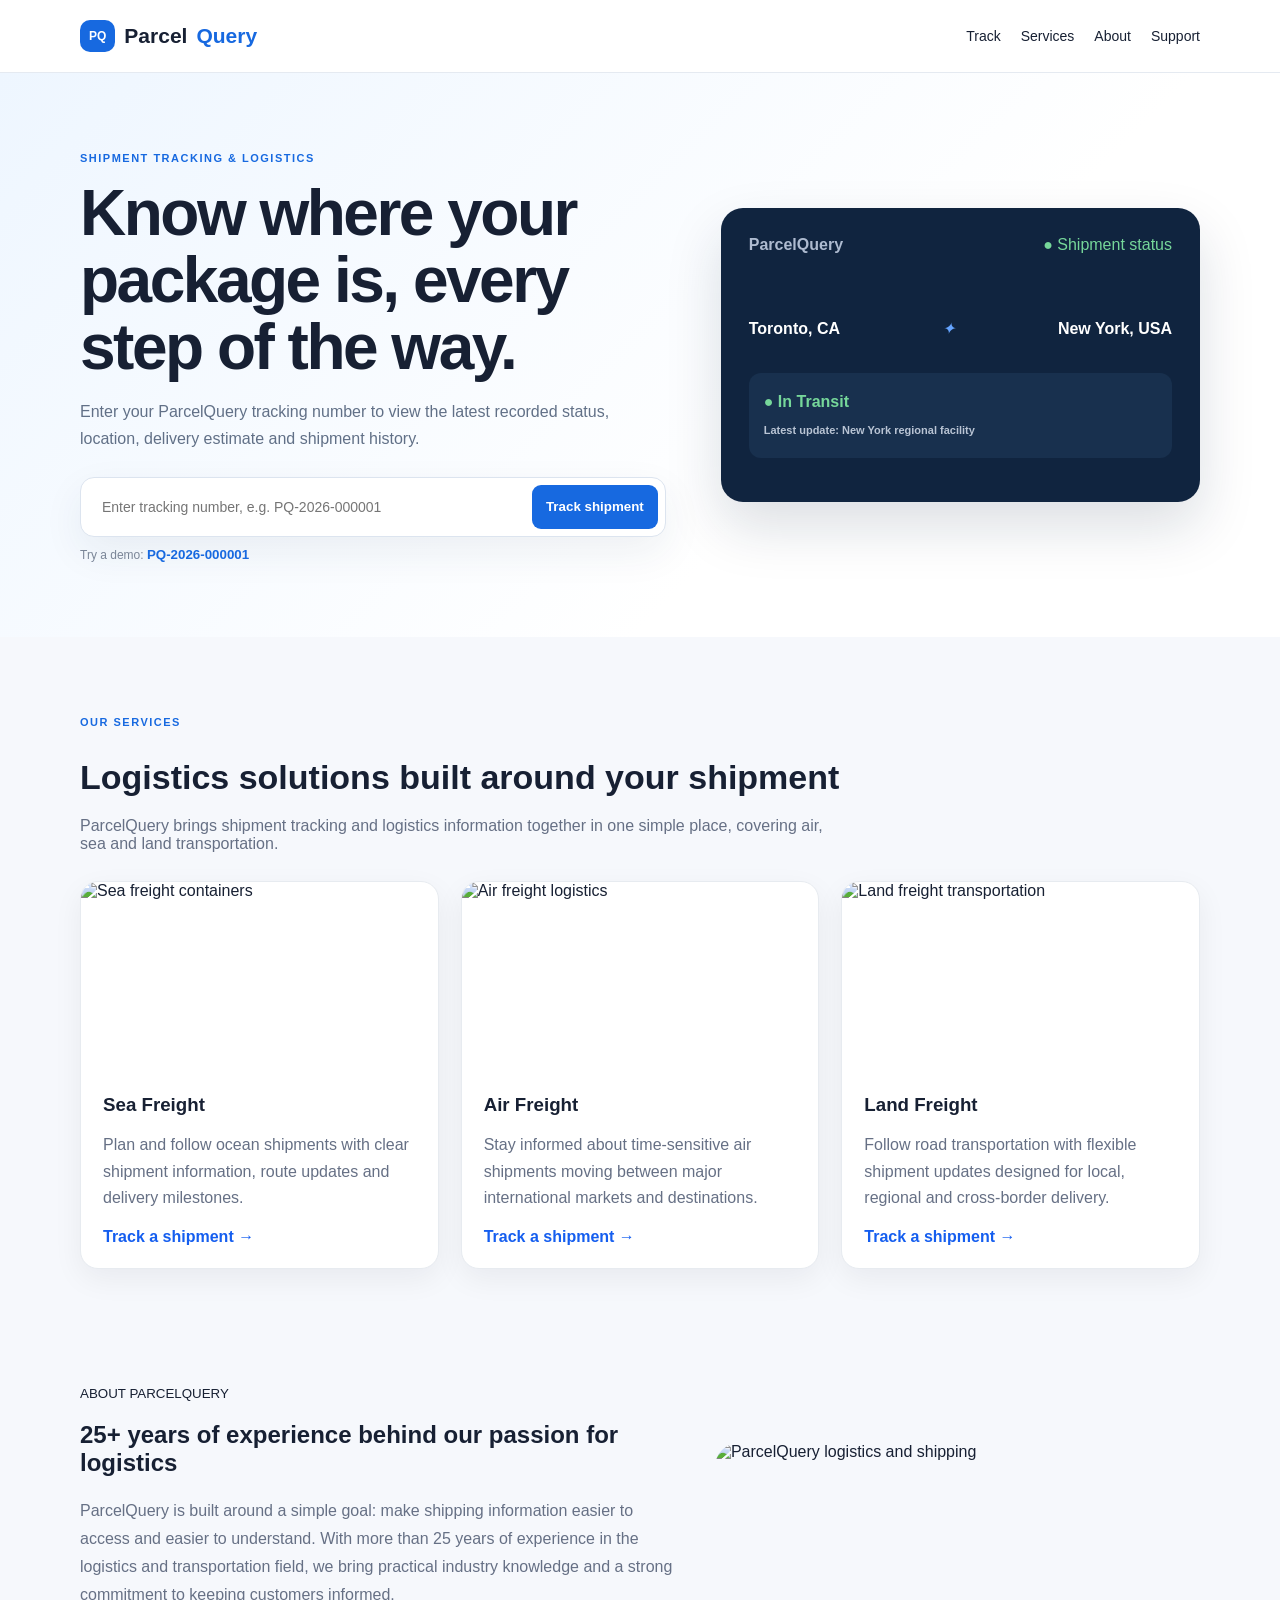
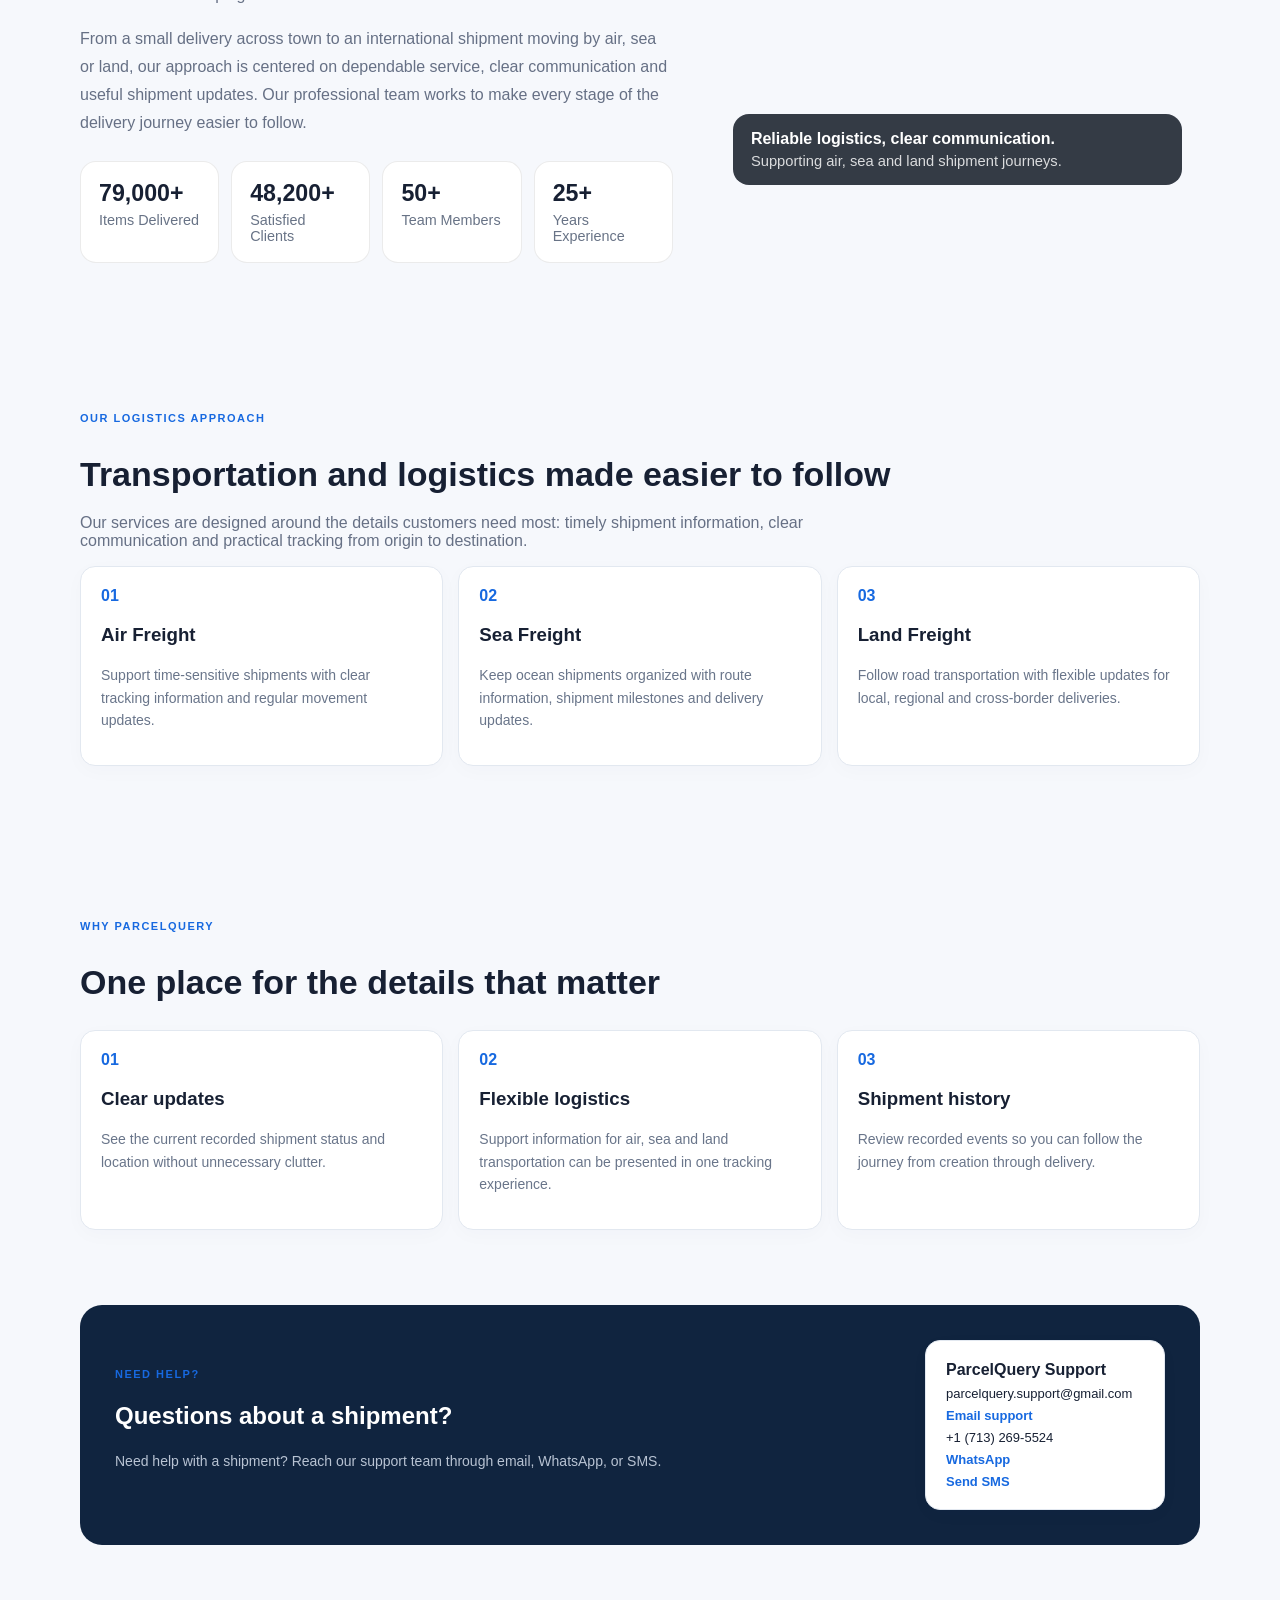
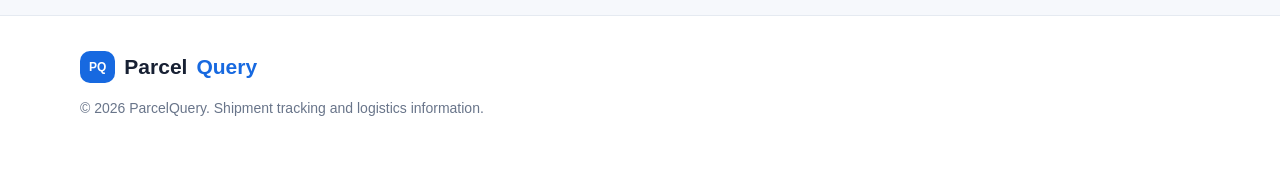
==== commit 513777bd: "Add files via upload" ====
--- a/index.html
+++ b/index.html
@@ -9,9 +9,9 @@
 <article class="service-card"><img src="https://www.fastairwayscourier.com/imgs/bg.jpg" alt="Land freight transportation"><div><h3>Land Freight</h3><p>Follow road transportation with flexible shipment updates designed for local, regional and cross-border delivery.</p><a href="#track">Track a shipment →</a></div></article>
 </div></section>
 
-<section class="about wrap" id="about"><div class="about-copy"><small>ABOUT PARCELQUERY</small><h2>A straightforward way to follow shipments</h2><p>ParcelQuery is designed as a practical shipment tracking and logistics platform for customers who want a clear view of their delivery journey.</p><p>From a local parcel to an international shipment, the platform can present the important details in one place, including shipment status, origin, destination, service type, estimated delivery and recorded movement history.</p><div class="metric-grid"><div><b>Air</b><span>Freight tracking</span></div><div><b>Sea</b><span>Ocean shipment updates</span></div><div><b>Land</b><span>Road delivery tracking</span></div></div></div><div class="about-image"><img src="https://www.fastairwayscourier.com/imgs/blogimg1.jpeg" alt="Global logistics"></div></section>
+<section class="about wrap" id="about"><div class="about-copy"><small>ABOUT PARCELQUERY</small><h2>25+ years of experience behind our passion for logistics</h2><p>ParcelQuery is built around a simple goal: make shipping information easier to access and easier to understand. With more than 25 years of experience in the logistics and transportation field, we bring practical industry knowledge and a strong commitment to keeping customers informed.</p><p>From a small delivery across town to an international shipment moving by air, sea or land, our approach is centered on dependable service, clear communication and useful shipment updates. Our professional team works to make every stage of the delivery journey easier to follow.</p><div class="metric-grid"><div><b>79,000+</b><span>Items Delivered</span></div><div><b>48,200+</b><span>Satisfied Clients</span></div><div><b>50+</b><span>Team Members</span></div><div><b>25+</b><span>Years Experience</span></div></div></div><div class="about-image"><img src="https://www.fastairwayscourier.com/imgs/blogimg1.jpeg" alt="ParcelQuery logistics and shipping"><div class="about-image-caption"><strong>Reliable logistics, clear communication.</strong><span>Supporting air, sea and land shipment journeys.</span></div></div></section>
 
-<section class="wrap section"><small>WHY PARCELQUERY</small><h2>One place for the details that matter</h2><div class="steps"><article><b>01</b><h3>Clear updates</h3><p>See the current recorded shipment status and location without unnecessary clutter.</p></article><article><b>02</b><h3>Flexible logistics</h3><p>Support information for air, sea and land transportation can be presented in one tracking experience.</p></article><article><b>03</b><h3>Shipment history</h3><p>Review recorded events so you can follow the journey from creation through delivery.</p></article></div></section>
+<section class="wrap section"><small>OUR LOGISTICS APPROACH</small><h2>Transportation and logistics made easier to follow</h2><p class="lead">Our services are designed around the details customers need most: timely shipment information, clear communication and practical tracking from origin to destination.</p><div class="steps"><article><b>01</b><h3>Air Freight</h3><p>Support time-sensitive shipments with clear tracking information and regular movement updates.</p></article><article><b>02</b><h3>Sea Freight</h3><p>Keep ocean shipments organized with route information, shipment milestones and delivery updates.</p></article><article><b>03</b><h3>Land Freight</h3><p>Follow road transportation with flexible updates for local, regional and cross-border deliveries.</p></article></div></section><section class="wrap section"> <small>WHY PARCELQUERY</small><h2>One place for the details that matter</h2><div class="steps"><article><b>01</b><h3>Clear updates</h3><p>See the current recorded shipment status and location without unnecessary clutter.</p></article><article><b>02</b><h3>Flexible logistics</h3><p>Support information for air, sea and land transportation can be presented in one tracking experience.</p></article><article><b>03</b><h3>Shipment history</h3><p>Review recorded events so you can follow the journey from creation through delivery.</p></article></div></section>
 
 <section class="results wrap hidden" id="results"><div class="result-head"><div><label id="statusPill">In Transit</label><h2 id="resultTitle">Shipment details</h2><p id="resultMessage"></p></div><button id="printBtn">Print summary</button></div><div class="cards"><article><small>Tracking number</small><b id="rTracking">-</b><button id="copyTracking">Copy</button></article><article><small>Current location</small><b id="rLocation">-</b></article><article><small>Estimated delivery</small><b id="rDelivery">-</b></article><article><small>Service</small><b id="rService">-</b></article></div><div class="panel"><div class="row"><h3>Delivery progress</h3><b id="progressText">0%</b></div><div class="progress"><i id="progressBar"></i></div><div class="labels"><span>Created</span><span>Picked up</span><span>In transit</span><span>Out for delivery</span><span>Delivered</span></div></div><div class="two"><div class="panel"><h3>Package information</h3><dl><dt>Origin</dt><dd id="rOrigin">-</dd><dt>Destination</dt><dd id="rDestination">-</dd><dt>Shipment date</dt><dd id="rShipmentDate">-</dd><dt>Weight</dt><dd id="rWeight">-</dd><dt>Package type</dt><dd id="rPackageType">-</dd><dt>Reference</dt><dd id="rReference">-</dd></dl></div><div class="panel"><h3>Shipment history</h3><div id="history"></div></div></div></section>
 
--- a/style.css
+++ b/style.css
@@ -2,3 +2,5 @@
 
 /* ParcelQuery logistics service section */
 .lead{max-width:760px;color:#667085;margin-top:-8px}.service-grid{display:grid;grid-template-columns:repeat(3,1fr);gap:22px;margin-top:28px}.service-card{background:#fff;border:1px solid #e7ebf0;border-radius:18px;overflow:hidden;box-shadow:0 10px 30px rgba(16,24,40,.06)}.service-card img{width:100%;height:190px;object-fit:cover;display:block}.service-card div{padding:22px}.service-card h3{margin:0 0 8px}.service-card p{color:#667085;line-height:1.65}.service-card a{font-weight:700;color:#155eef;text-decoration:none}.about{display:grid;grid-template-columns:1.1fr .9fr;gap:42px;align-items:center;padding-top:40px;padding-bottom:70px}.about-copy p{color:#667085;line-height:1.75}.about-image img{width:100%;height:390px;object-fit:cover;border-radius:22px}.metric-grid{display:grid;grid-template-columns:repeat(3,1fr);gap:12px;margin-top:24px}.metric-grid div{padding:18px;border:1px solid #e7ebf0;border-radius:14px;background:#fff}.metric-grid b,.metric-grid span{display:block}.metric-grid span{font-size:13px;color:#667085;margin-top:4px}@media(max-width:800px){.service-grid,.about{grid-template-columns:1fr}.about-image img{height:280px}.metric-grid{grid-template-columns:1fr}.service-card img{height:220px}}
+
+.about-image{position:relative;overflow:hidden;border-radius:24px}.about-image img{display:block;width:100%;height:100%;min-height:360px;object-fit:cover}.about-image-caption{position:absolute;left:18px;right:18px;bottom:18px;padding:16px 18px;border-radius:16px;background:rgba(10,18,30,.82);color:#fff;display:flex;flex-direction:column;gap:5px}.about-image-caption span{opacity:.82;font-size:.92rem}.metric-grid{grid-template-columns:repeat(4,minmax(0,1fr))}.metric-grid div{padding:18px;border:1px solid rgba(0,0,0,.08);border-radius:16px}.metric-grid b{display:block;font-size:1.45rem}.metric-grid span{display:block;margin-top:5px;color:#687386;font-size:.9rem}@media(max-width:800px){.metric-grid{grid-template-columns:repeat(2,minmax(0,1fr))}}@media(max-width:480px){.metric-grid{grid-template-columns:1fr 1fr}.about-image img{min-height:260px}}
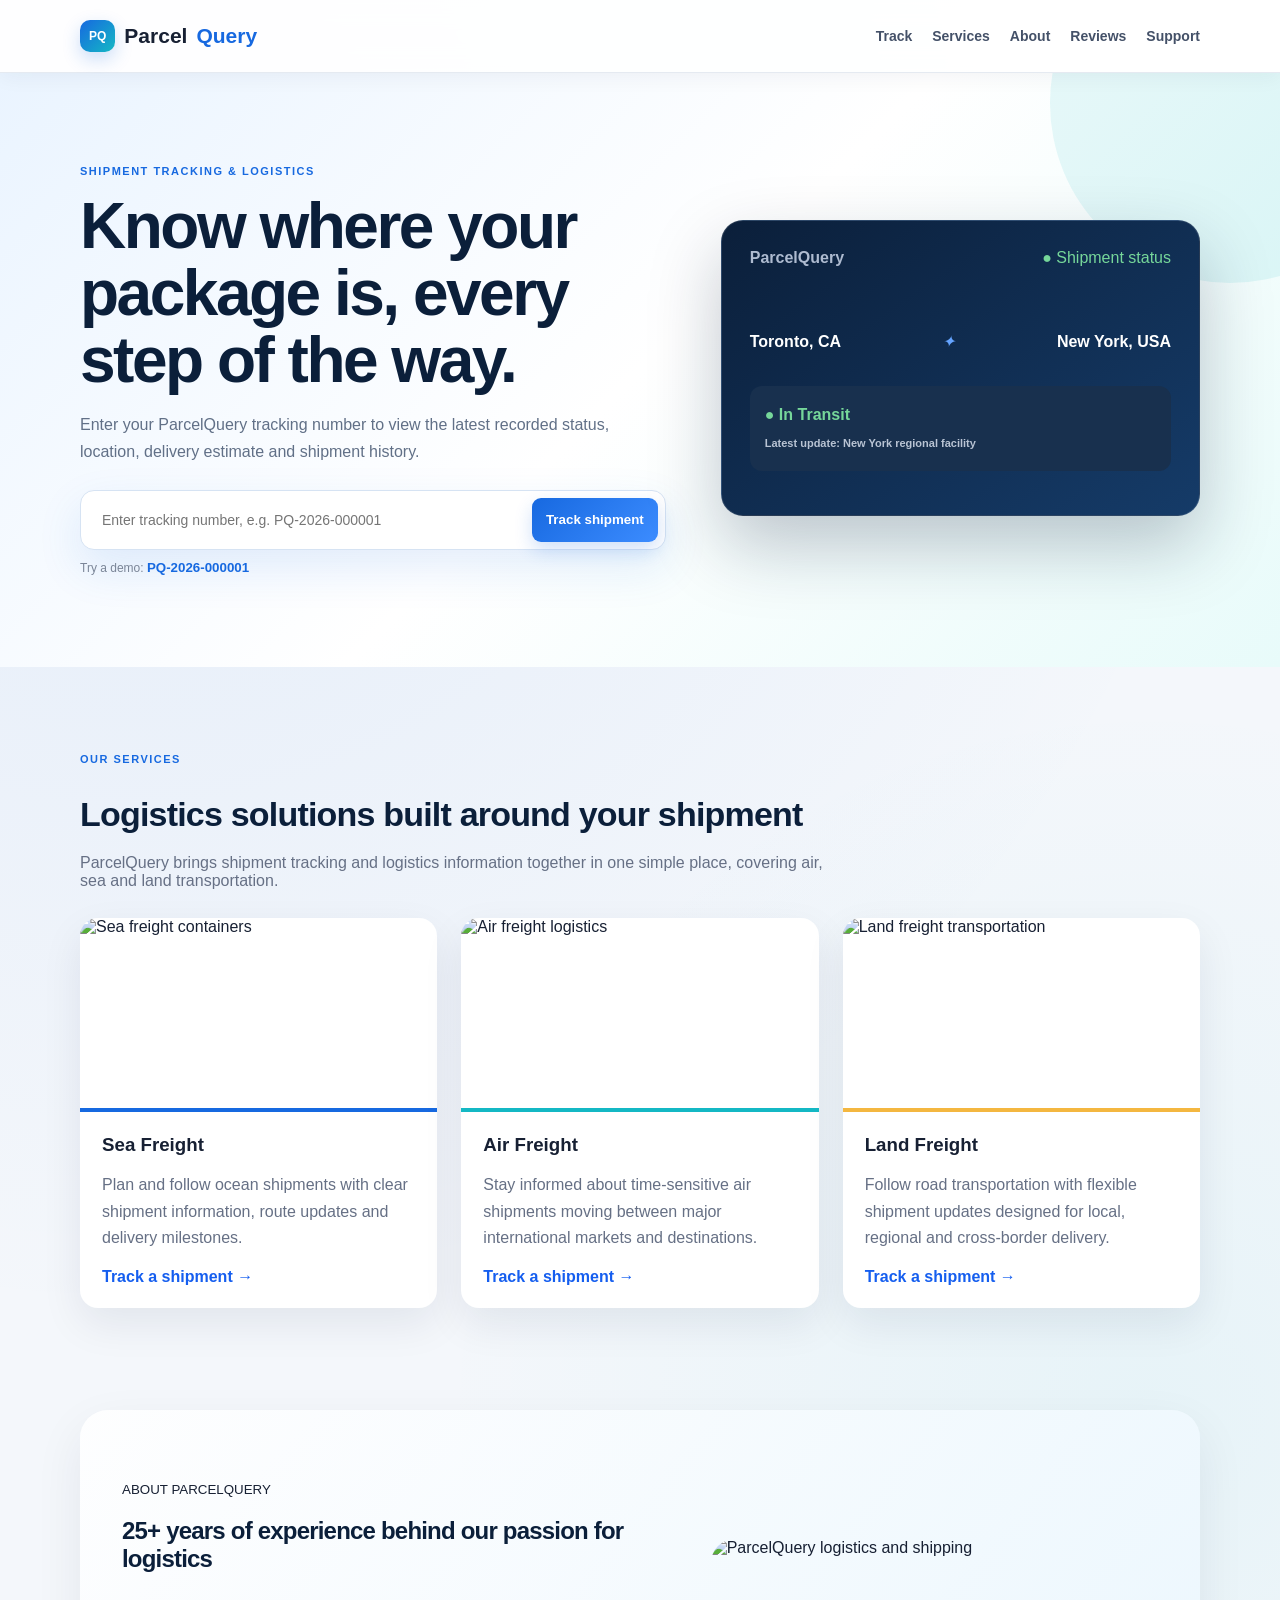
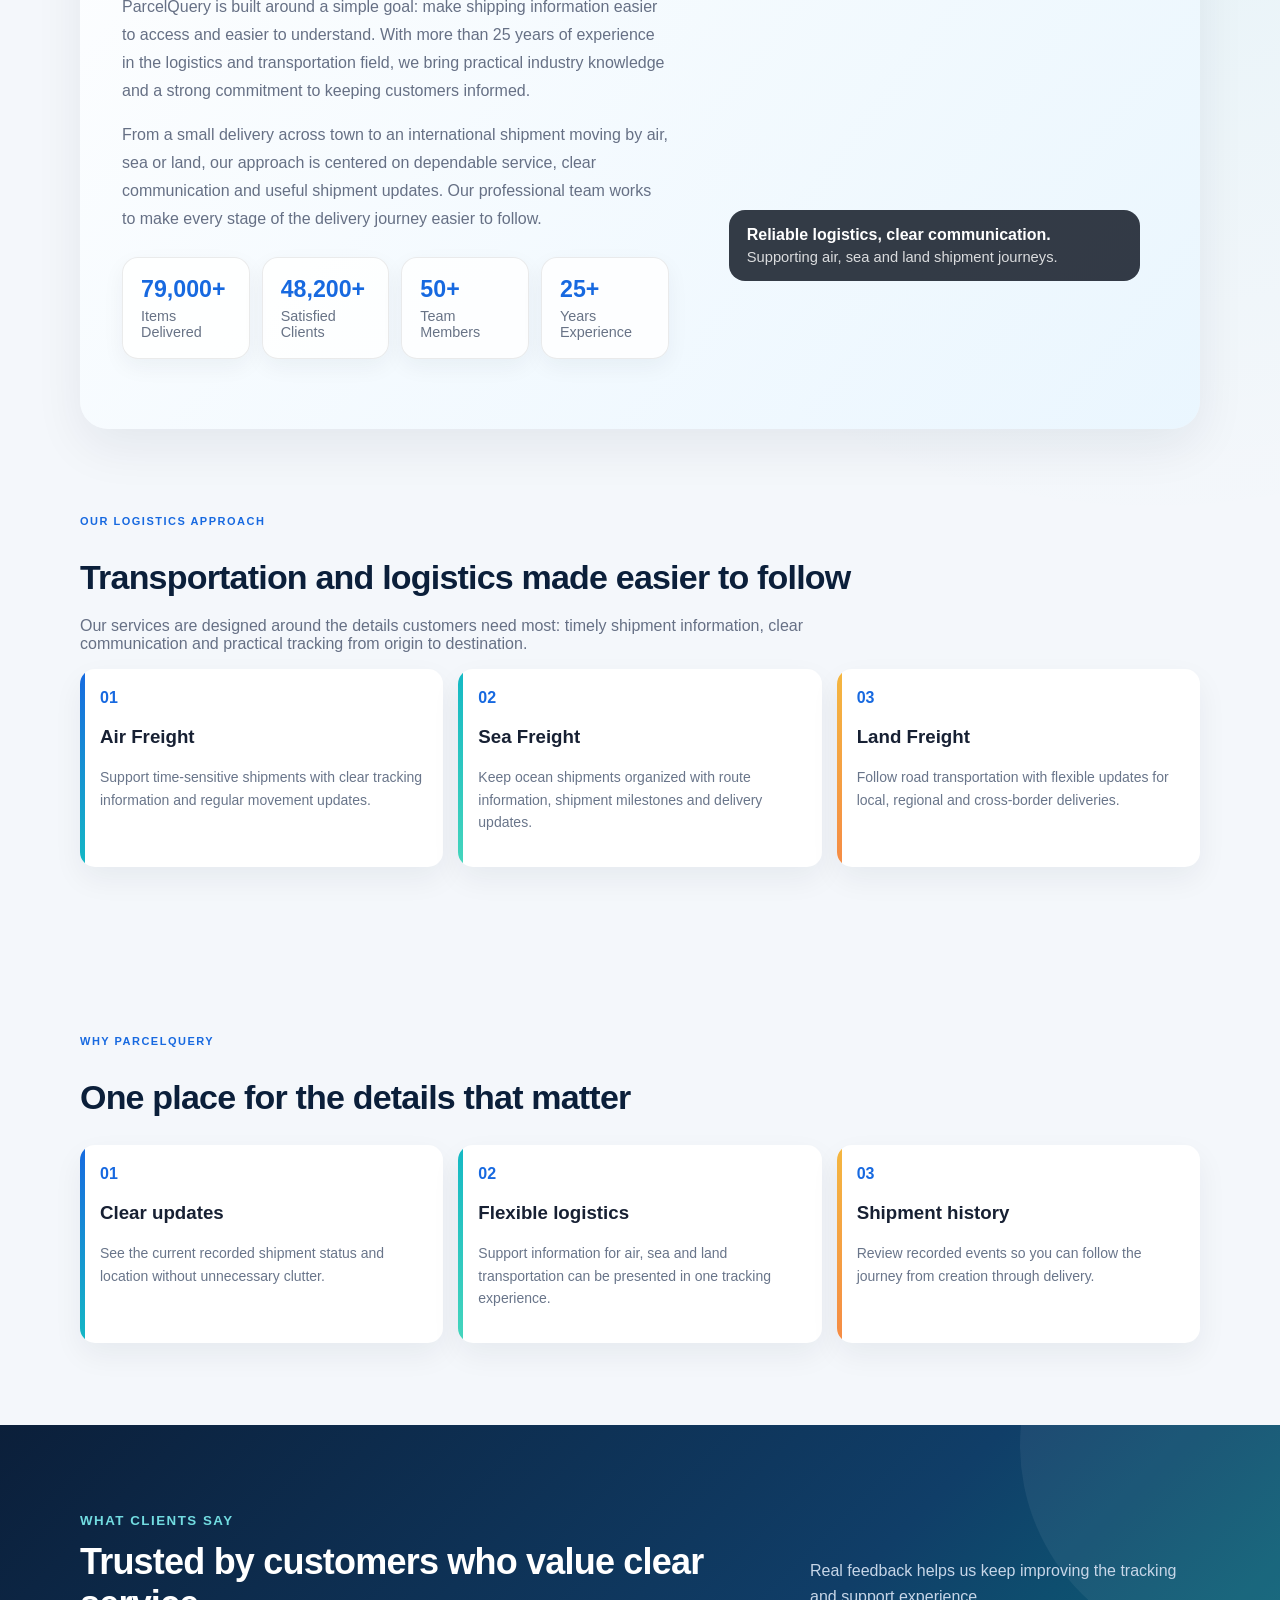
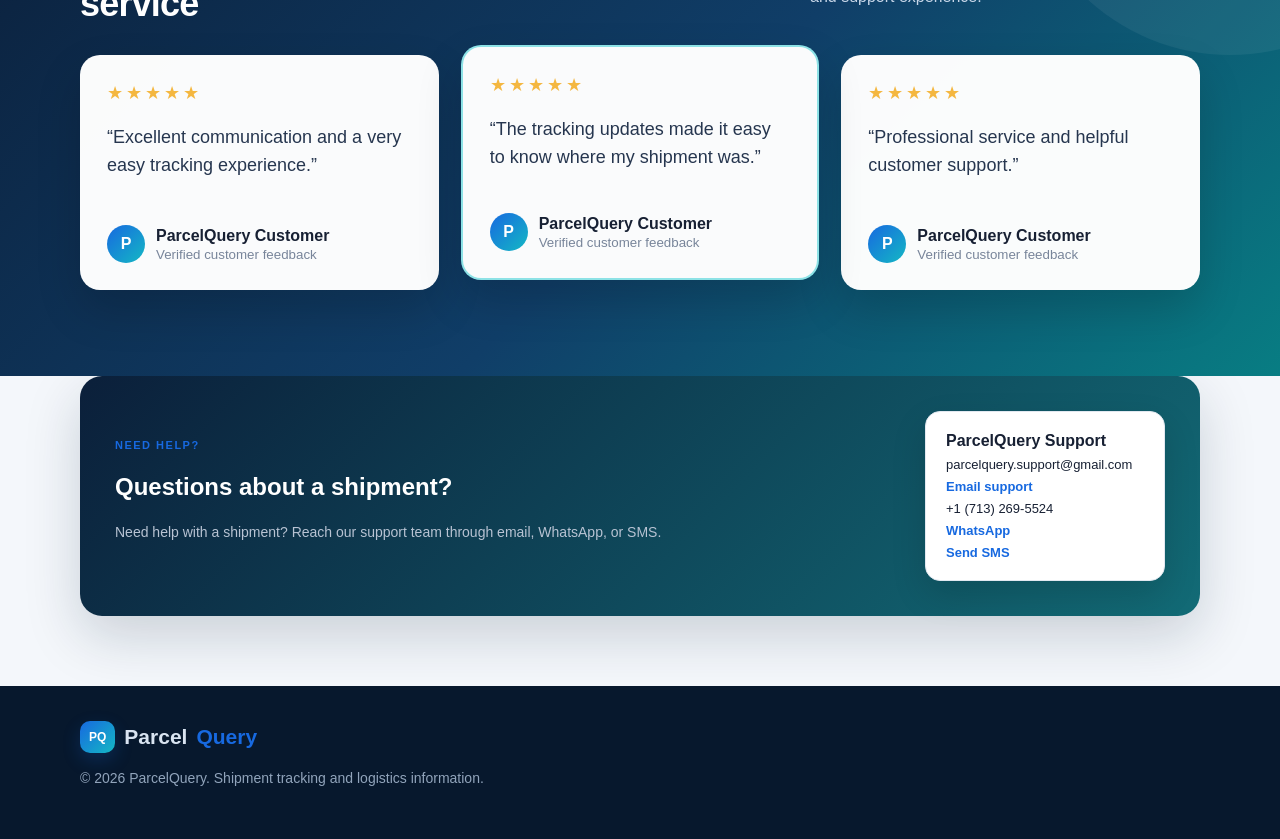
==== commit 6e6d1563: "Add files via upload" ====
--- a/index.html
+++ b/index.html
@@ -1,5 +1,5 @@
 <!doctype html><html lang="en"><head><meta charset="utf-8"><meta name="viewport" content="width=device-width,initial-scale=1"><title>ParcelQuery | Shipment Tracking & Logistics</title><link rel="stylesheet" href="style.css"></head><body>
-<header><div class="nav"><a class="logo" href="#"><b>PQ</b> Parcel<span>Query</span></a><nav><a href="#track">Track</a><a href="#services">Services</a><a href="#about">About</a><a href="#support">Support</a></nav></div></header>
+<header><div class="nav"><a class="logo" href="#"><b>PQ</b> Parcel<span>Query</span></a><nav><a href="#track">Track</a><a href="#services">Services</a><a href="#about">About</a><a href="#reviews">Reviews</a><a href="#support">Support</a></nav></div></header>
 <main>
 <section class="hero"><div class="wrap hero-grid"><div><small>SHIPMENT TRACKING & LOGISTICS</small><h1>Know where your package is, every step of the way.</h1><p>Enter your ParcelQuery tracking number to view the latest recorded status, location, delivery estimate and shipment history.</p><div class="track" id="track"><input id="trackingInput" placeholder="Enter tracking number, e.g. PQ-2026-000001"><button id="trackBtn">Track shipment</button></div><div class="demo">Try a demo: <button data-demo="PQ-2026-000001">PQ-2026-000001</button></div></div><div class="hero-card"><div><b>ParcelQuery</b><span>● Shipment status</span></div><div class="route"><strong>Toronto, CA</strong><i>✦</i><strong>New York, USA</strong></div><p>● <b>In Transit</b><br><small>Latest update: New York regional facility</small></p></div></div></section>
 
@@ -13,6 +13,8 @@
 
 <section class="wrap section"><small>OUR LOGISTICS APPROACH</small><h2>Transportation and logistics made easier to follow</h2><p class="lead">Our services are designed around the details customers need most: timely shipment information, clear communication and practical tracking from origin to destination.</p><div class="steps"><article><b>01</b><h3>Air Freight</h3><p>Support time-sensitive shipments with clear tracking information and regular movement updates.</p></article><article><b>02</b><h3>Sea Freight</h3><p>Keep ocean shipments organized with route information, shipment milestones and delivery updates.</p></article><article><b>03</b><h3>Land Freight</h3><p>Follow road transportation with flexible updates for local, regional and cross-border deliveries.</p></article></div></section><section class="wrap section"> <small>WHY PARCELQUERY</small><h2>One place for the details that matter</h2><div class="steps"><article><b>01</b><h3>Clear updates</h3><p>See the current recorded shipment status and location without unnecessary clutter.</p></article><article><b>02</b><h3>Flexible logistics</h3><p>Support information for air, sea and land transportation can be presented in one tracking experience.</p></article><article><b>03</b><h3>Shipment history</h3><p>Review recorded events so you can follow the journey from creation through delivery.</p></article></div></section>
 
+<section class="reviews-section" id="reviews"><div class="wrap"><div class="reviews-heading"><div><small>WHAT CLIENTS SAY</small><h2>Trusted by customers who value clear service</h2></div><p>Real feedback helps us keep improving the tracking and support experience.</p></div><div class="reviews-grid"><article class="review-card"><div class="stars">★★★★★</div><p>“Excellent communication and a very easy tracking experience.”</p><div class="review-meta"><span class="avatar">P</span><div><strong>ParcelQuery Customer</strong><small>Verified customer feedback</small></div></div></article><article class="review-card featured"><div class="stars">★★★★★</div><p>“The tracking updates made it easy to know where my shipment was.”</p><div class="review-meta"><span class="avatar">P</span><div><strong>ParcelQuery Customer</strong><small>Verified customer feedback</small></div></div></article><article class="review-card"><div class="stars">★★★★★</div><p>“Professional service and helpful customer support.”</p><div class="review-meta"><span class="avatar">P</span><div><strong>ParcelQuery Customer</strong><small>Verified customer feedback</small></div></div></article></div></div></section>
+
 <section class="results wrap hidden" id="results"><div class="result-head"><div><label id="statusPill">In Transit</label><h2 id="resultTitle">Shipment details</h2><p id="resultMessage"></p></div><button id="printBtn">Print summary</button></div><div class="cards"><article><small>Tracking number</small><b id="rTracking">-</b><button id="copyTracking">Copy</button></article><article><small>Current location</small><b id="rLocation">-</b></article><article><small>Estimated delivery</small><b id="rDelivery">-</b></article><article><small>Service</small><b id="rService">-</b></article></div><div class="panel"><div class="row"><h3>Delivery progress</h3><b id="progressText">0%</b></div><div class="progress"><i id="progressBar"></i></div><div class="labels"><span>Created</span><span>Picked up</span><span>In transit</span><span>Out for delivery</span><span>Delivered</span></div></div><div class="two"><div class="panel"><h3>Package information</h3><dl><dt>Origin</dt><dd id="rOrigin">-</dd><dt>Destination</dt><dd id="rDestination">-</dd><dt>Shipment date</dt><dd id="rShipmentDate">-</dd><dt>Weight</dt><dd id="rWeight">-</dd><dt>Package type</dt><dd id="rPackageType">-</dd><dt>Reference</dt><dd id="rReference">-</dd></dl></div><div class="panel"><h3>Shipment history</h3><div id="history"></div></div></div></section>
 
 <section class="support wrap" id="support"><div><small>NEED HELP?</small><h2>Questions about a shipment?</h2><p>Need help with a shipment? Reach our support team through email, WhatsApp, or SMS.</p></div><div class="support-card"><b>ParcelQuery Support</b><span id="supportEmail">parcelquery.support@gmail.com</span><a href="mailto:parcelquery.support@gmail.com">Email support</a><span>+1 (713) 269-5524</span><div class="support-actions"><a href="https://wa.me/17132695524" target="_blank" rel="noopener">WhatsApp</a><a href="sms:+17132695524">Send SMS</a></div></div></section>
--- a/style.css
+++ b/style.css
@@ -4,3 +4,21 @@
 .lead{max-width:760px;color:#667085;margin-top:-8px}.service-grid{display:grid;grid-template-columns:repeat(3,1fr);gap:22px;margin-top:28px}.service-card{background:#fff;border:1px solid #e7ebf0;border-radius:18px;overflow:hidden;box-shadow:0 10px 30px rgba(16,24,40,.06)}.service-card img{width:100%;height:190px;object-fit:cover;display:block}.service-card div{padding:22px}.service-card h3{margin:0 0 8px}.service-card p{color:#667085;line-height:1.65}.service-card a{font-weight:700;color:#155eef;text-decoration:none}.about{display:grid;grid-template-columns:1.1fr .9fr;gap:42px;align-items:center;padding-top:40px;padding-bottom:70px}.about-copy p{color:#667085;line-height:1.75}.about-image img{width:100%;height:390px;object-fit:cover;border-radius:22px}.metric-grid{display:grid;grid-template-columns:repeat(3,1fr);gap:12px;margin-top:24px}.metric-grid div{padding:18px;border:1px solid #e7ebf0;border-radius:14px;background:#fff}.metric-grid b,.metric-grid span{display:block}.metric-grid span{font-size:13px;color:#667085;margin-top:4px}@media(max-width:800px){.service-grid,.about{grid-template-columns:1fr}.about-image img{height:280px}.metric-grid{grid-template-columns:1fr}.service-card img{height:220px}}
 
 .about-image{position:relative;overflow:hidden;border-radius:24px}.about-image img{display:block;width:100%;height:100%;min-height:360px;object-fit:cover}.about-image-caption{position:absolute;left:18px;right:18px;bottom:18px;padding:16px 18px;border-radius:16px;background:rgba(10,18,30,.82);color:#fff;display:flex;flex-direction:column;gap:5px}.about-image-caption span{opacity:.82;font-size:.92rem}.metric-grid{grid-template-columns:repeat(4,minmax(0,1fr))}.metric-grid div{padding:18px;border:1px solid rgba(0,0,0,.08);border-radius:16px}.metric-grid b{display:block;font-size:1.45rem}.metric-grid span{display:block;margin-top:5px;color:#687386;font-size:.9rem}@media(max-width:800px){.metric-grid{grid-template-columns:repeat(2,minmax(0,1fr))}}@media(max-width:480px){.metric-grid{grid-template-columns:1fr 1fr}.about-image img{min-height:260px}}
+
+/* Refined visual identity */
+:root{--pq-blue:#1769e0;--pq-navy:#0b1f3a;--pq-cyan:#14b8c4;--pq-gold:#f4b740;--pq-bg:#f4f7fb}
+body{background:var(--pq-bg);background-image:radial-gradient(circle at 10% 5%,rgba(23,105,224,.08),transparent 28%),radial-gradient(circle at 90% 35%,rgba(20,184,196,.06),transparent 25%)}
+header{background:rgba(255,255,255,.94);backdrop-filter:blur(12px);position:sticky;top:0;z-index:10;box-shadow:0 4px 20px rgba(16,36,63,.05)}
+.logo b{background:linear-gradient(135deg,var(--pq-blue),var(--pq-cyan));box-shadow:0 7px 18px rgba(23,105,224,.22)}
+.nav nav a{font-weight:700;color:#445168;transition:.2s}.nav nav a:hover{color:var(--pq-blue)}
+.hero{padding:88px 0 92px;background:linear-gradient(135deg,#eaf4ff 0%,#fff 50%,#e8fbfa 100%);position:relative;overflow:hidden}.hero:after{content:"";position:absolute;width:360px;height:360px;border-radius:50%;right:-130px;top:-150px;background:rgba(20,184,196,.10)}
+.hero-grid{position:relative;z-index:1}.hero h1{color:var(--pq-navy)}.hero-card{background:linear-gradient(145deg,#0b1f3a,#153b68);border:1px solid rgba(255,255,255,.12);box-shadow:0 30px 70px rgba(11,31,58,.25)}
+.track{border-color:#d6e3f3;box-shadow:0 18px 45px rgba(23,105,224,.12)}.track button{background:linear-gradient(135deg,var(--pq-blue),#3c8cff);box-shadow:0 8px 18px rgba(23,105,224,.2)}
+.section{padding:82px 0}.section h2,.about h2,.reviews-heading h2{color:var(--pq-navy);letter-spacing:-.8px}
+.service-grid{gap:24px}.service-card{border:0;box-shadow:0 16px 42px rgba(11,31,58,.08);transition:transform .2s,box-shadow .2s}.service-card:hover{transform:translateY(-5px);box-shadow:0 22px 50px rgba(11,31,58,.13)}.service-card div{border-top:4px solid var(--pq-blue)}.service-card:nth-child(2) div{border-top-color:var(--pq-cyan)}.service-card:nth-child(3) div{border-top-color:var(--pq-gold)}
+.about{margin-top:20px;padding:70px 0;background:linear-gradient(135deg,rgba(255,255,255,.88),rgba(233,246,255,.88));border-radius:28px;padding-left:42px;padding-right:42px;box-shadow:0 18px 50px rgba(11,31,58,.07)}
+.metric-grid div{background:rgba(255,255,255,.82);box-shadow:0 8px 22px rgba(11,31,58,.05)}.metric-grid b{color:var(--pq-blue)}
+.steps article{border:0;position:relative;overflow:hidden;box-shadow:0 12px 30px rgba(11,31,58,.06)}.steps article:before{content:"";position:absolute;left:0;top:0;width:5px;height:100%;background:linear-gradient(var(--pq-blue),var(--pq-cyan))}.steps article:nth-child(2):before{background:linear-gradient(var(--pq-cyan),#45d5bc)}.steps article:nth-child(3):before{background:linear-gradient(var(--pq-gold),#f58b45)}
+.reviews-section{padding:86px 0;background:linear-gradient(135deg,#0b1f3a 0%,#103e68 55%,#087d83 100%);color:#fff;position:relative;overflow:hidden}.reviews-section:before{content:"";position:absolute;width:420px;height:420px;border-radius:50%;right:-160px;top:-190px;background:rgba(255,255,255,.06)}.reviews-heading{display:flex;justify-content:space-between;gap:30px;align-items:end;position:relative;z-index:1}.reviews-heading h2{color:#fff;margin:12px 0 0;font-size:36px}.reviews-heading p{max-width:390px;color:#c7d6e8;line-height:1.6}.reviews-heading small{color:#72dce1;font-weight:800;letter-spacing:1.5px}.reviews-grid{display:grid;grid-template-columns:repeat(3,1fr);gap:22px;margin-top:30px;position:relative;z-index:1}.review-card{background:rgba(255,255,255,.98);color:#172033;border-radius:20px;padding:27px;box-shadow:0 20px 45px rgba(0,0,0,.16);min-height:235px;display:flex;flex-direction:column}.review-card.featured{transform:translateY(-10px);border:2px solid rgba(114,220,225,.8)}.stars{color:#f4b740;letter-spacing:3px;font-size:18px}.review-card p{font-size:18px;line-height:1.55;margin:20px 0 25px;color:#26364f}.review-meta{display:flex;align-items:center;gap:11px;margin-top:auto}.review-meta .avatar{width:38px;height:38px;border-radius:50%;display:grid;place-items:center;background:linear-gradient(135deg,var(--pq-blue),var(--pq-cyan));color:#fff;font-weight:800}.review-meta strong,.review-meta small{display:block}.review-meta small{color:#78859a;margin-top:2px}
+.support{background:linear-gradient(135deg,#0b1f3a,#126b76);box-shadow:0 20px 55px rgba(11,31,58,.18)}.support-card{box-shadow:0 14px 35px rgba(0,0,0,.14)}footer{background:#07182d;color:#d9e4f1;border:0}.footer p,footer p{color:#91a4bb}
+@media(max-width:800px){.reviews-heading{display:block}.reviews-grid{grid-template-columns:1fr}.review-card.featured{transform:none}.about{padding-left:24px;padding-right:24px}.hero{padding-top:60px}.section{padding:65px 0}}
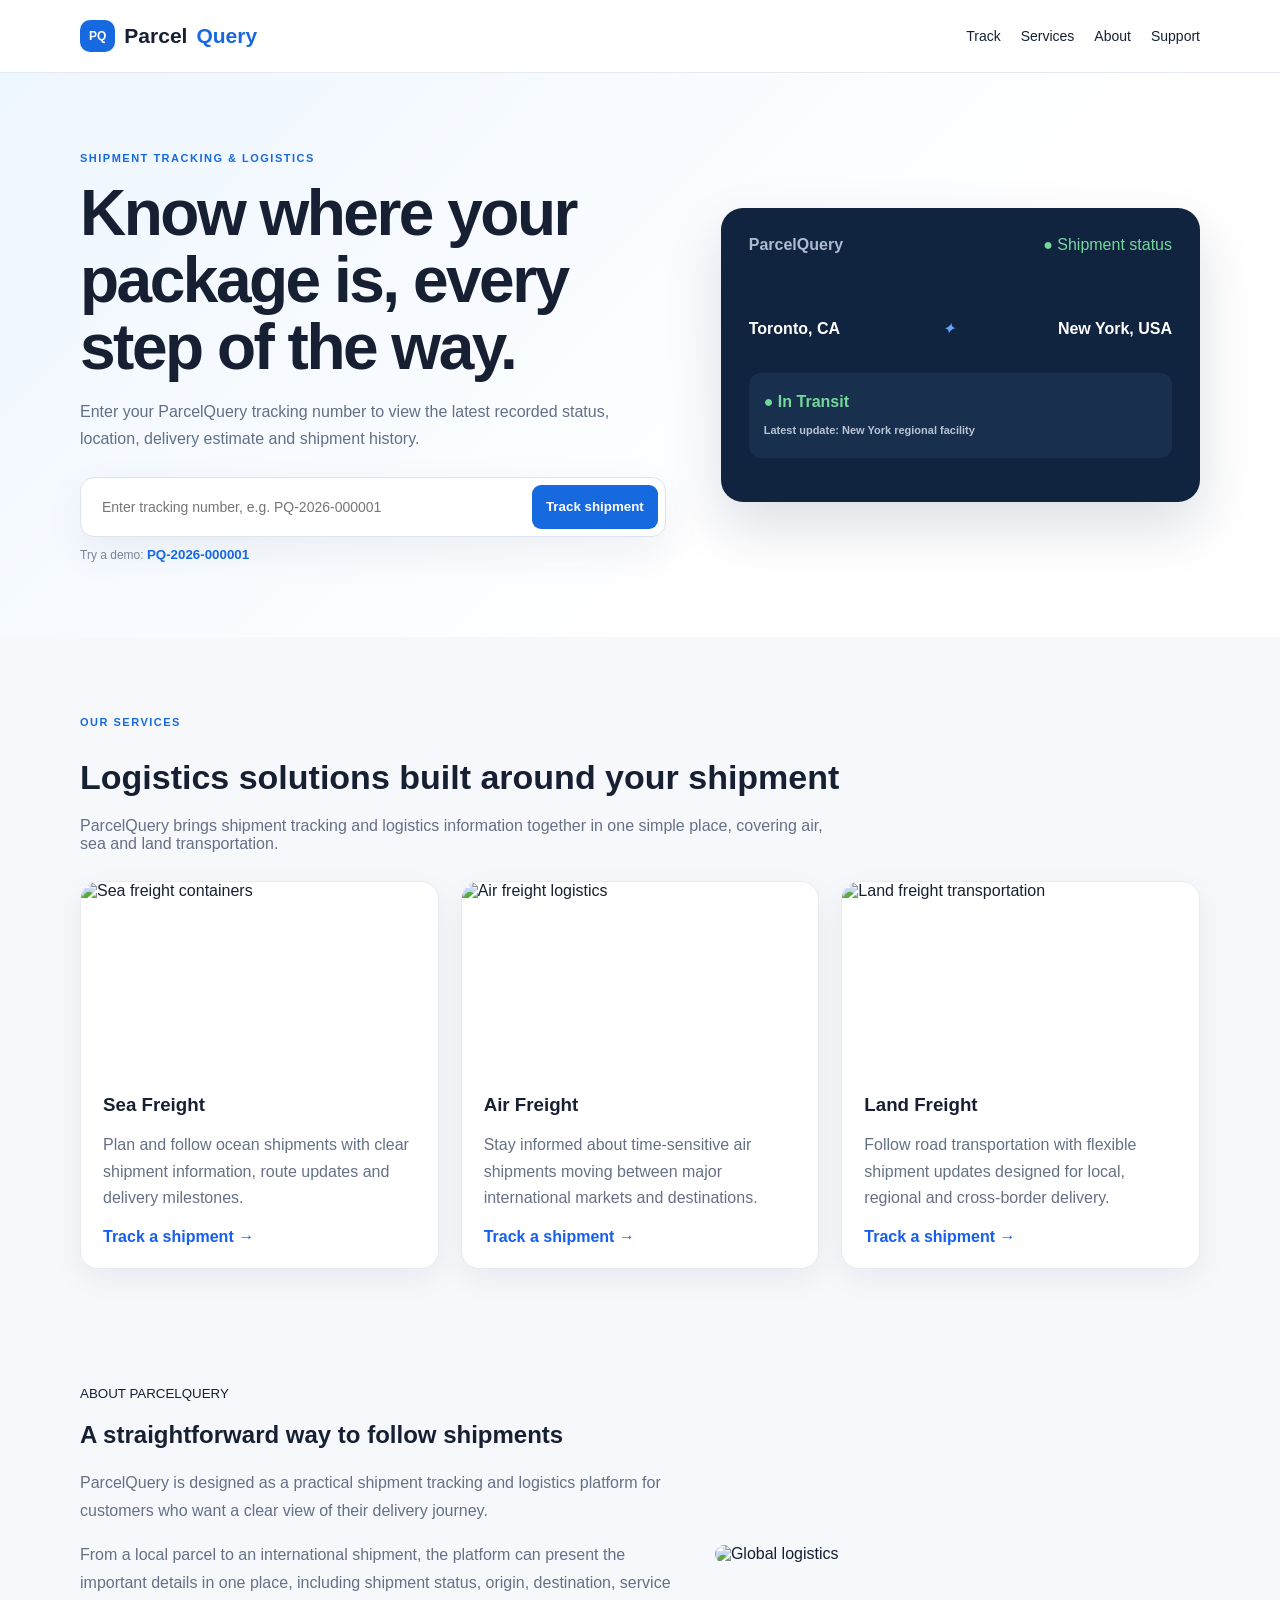
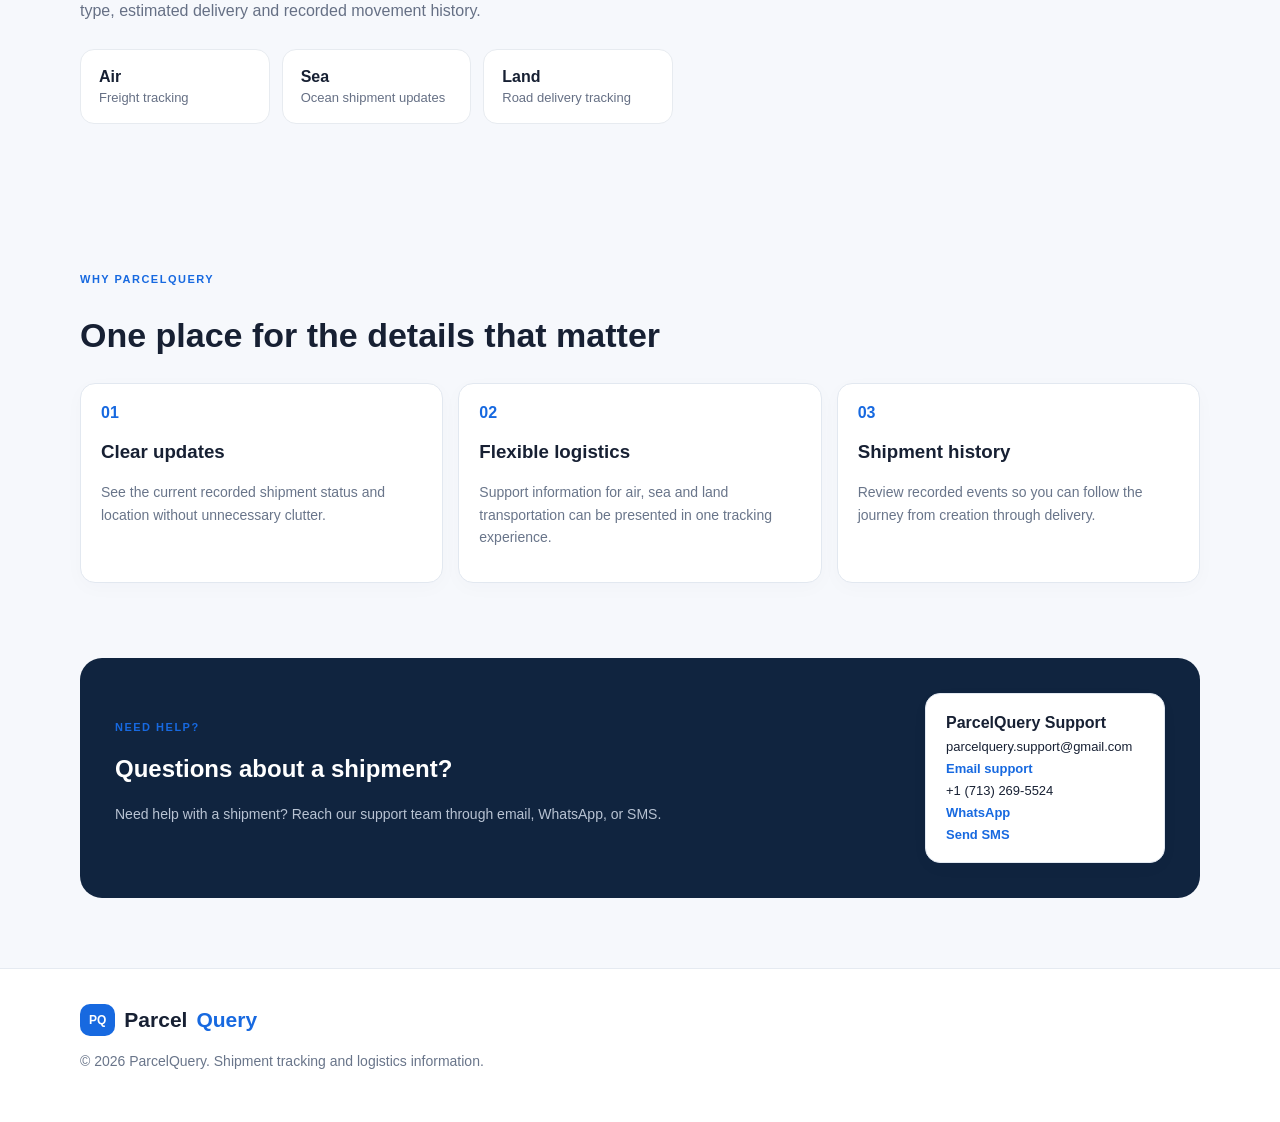
==== commit 7aaf5893: "Add files via upload" ====
--- a/index.html
+++ b/index.html
@@ -1,5 +1,5 @@
 <!doctype html><html lang="en"><head><meta charset="utf-8"><meta name="viewport" content="width=device-width,initial-scale=1"><title>ParcelQuery | Shipment Tracking & Logistics</title><link rel="stylesheet" href="style.css"></head><body>
-<header><div class="nav"><a class="logo" href="#"><b>PQ</b> Parcel<span>Query</span></a><nav><a href="#track">Track</a><a href="#services">Services</a><a href="#about">About</a><a href="#reviews">Reviews</a><a href="#support">Support</a></nav></div></header>
+<header><div class="nav"><a class="logo" href="#"><b>PQ</b> Parcel<span>Query</span></a><nav><a href="#track">Track</a><a href="#services">Services</a><a href="#about">About</a><a href="#support">Support</a></nav></div></header>
 <main>
 <section class="hero"><div class="wrap hero-grid"><div><small>SHIPMENT TRACKING & LOGISTICS</small><h1>Know where your package is, every step of the way.</h1><p>Enter your ParcelQuery tracking number to view the latest recorded status, location, delivery estimate and shipment history.</p><div class="track" id="track"><input id="trackingInput" placeholder="Enter tracking number, e.g. PQ-2026-000001"><button id="trackBtn">Track shipment</button></div><div class="demo">Try a demo: <button data-demo="PQ-2026-000001">PQ-2026-000001</button></div></div><div class="hero-card"><div><b>ParcelQuery</b><span>● Shipment status</span></div><div class="route"><strong>Toronto, CA</strong><i>✦</i><strong>New York, USA</strong></div><p>● <b>In Transit</b><br><small>Latest update: New York regional facility</small></p></div></div></section>
 
@@ -9,11 +9,9 @@
 <article class="service-card"><img src="https://www.fastairwayscourier.com/imgs/bg.jpg" alt="Land freight transportation"><div><h3>Land Freight</h3><p>Follow road transportation with flexible shipment updates designed for local, regional and cross-border delivery.</p><a href="#track">Track a shipment →</a></div></article>
 </div></section>
 
-<section class="about wrap" id="about"><div class="about-copy"><small>ABOUT PARCELQUERY</small><h2>25+ years of experience behind our passion for logistics</h2><p>ParcelQuery is built around a simple goal: make shipping information easier to access and easier to understand. With more than 25 years of experience in the logistics and transportation field, we bring practical industry knowledge and a strong commitment to keeping customers informed.</p><p>From a small delivery across town to an international shipment moving by air, sea or land, our approach is centered on dependable service, clear communication and useful shipment updates. Our professional team works to make every stage of the delivery journey easier to follow.</p><div class="metric-grid"><div><b>79,000+</b><span>Items Delivered</span></div><div><b>48,200+</b><span>Satisfied Clients</span></div><div><b>50+</b><span>Team Members</span></div><div><b>25+</b><span>Years Experience</span></div></div></div><div class="about-image"><img src="https://www.fastairwayscourier.com/imgs/blogimg1.jpeg" alt="ParcelQuery logistics and shipping"><div class="about-image-caption"><strong>Reliable logistics, clear communication.</strong><span>Supporting air, sea and land shipment journeys.</span></div></div></section>
+<section class="about wrap" id="about"><div class="about-copy"><small>ABOUT PARCELQUERY</small><h2>A straightforward way to follow shipments</h2><p>ParcelQuery is designed as a practical shipment tracking and logistics platform for customers who want a clear view of their delivery journey.</p><p>From a local parcel to an international shipment, the platform can present the important details in one place, including shipment status, origin, destination, service type, estimated delivery and recorded movement history.</p><div class="metric-grid"><div><b>Air</b><span>Freight tracking</span></div><div><b>Sea</b><span>Ocean shipment updates</span></div><div><b>Land</b><span>Road delivery tracking</span></div></div></div><div class="about-image"><img src="https://www.fastairwayscourier.com/imgs/blogimg1.jpeg" alt="Global logistics"></div></section>
 
-<section class="wrap section"><small>OUR LOGISTICS APPROACH</small><h2>Transportation and logistics made easier to follow</h2><p class="lead">Our services are designed around the details customers need most: timely shipment information, clear communication and practical tracking from origin to destination.</p><div class="steps"><article><b>01</b><h3>Air Freight</h3><p>Support time-sensitive shipments with clear tracking information and regular movement updates.</p></article><article><b>02</b><h3>Sea Freight</h3><p>Keep ocean shipments organized with route information, shipment milestones and delivery updates.</p></article><article><b>03</b><h3>Land Freight</h3><p>Follow road transportation with flexible updates for local, regional and cross-border deliveries.</p></article></div></section><section class="wrap section"> <small>WHY PARCELQUERY</small><h2>One place for the details that matter</h2><div class="steps"><article><b>01</b><h3>Clear updates</h3><p>See the current recorded shipment status and location without unnecessary clutter.</p></article><article><b>02</b><h3>Flexible logistics</h3><p>Support information for air, sea and land transportation can be presented in one tracking experience.</p></article><article><b>03</b><h3>Shipment history</h3><p>Review recorded events so you can follow the journey from creation through delivery.</p></article></div></section>
-
-<section class="reviews-section" id="reviews"><div class="wrap"><div class="reviews-heading"><div><small>WHAT CLIENTS SAY</small><h2>Trusted by customers who value clear service</h2></div><p>Real feedback helps us keep improving the tracking and support experience.</p></div><div class="reviews-grid"><article class="review-card"><div class="stars">★★★★★</div><p>“Excellent communication and a very easy tracking experience.”</p><div class="review-meta"><span class="avatar">P</span><div><strong>ParcelQuery Customer</strong><small>Verified customer feedback</small></div></div></article><article class="review-card featured"><div class="stars">★★★★★</div><p>“The tracking updates made it easy to know where my shipment was.”</p><div class="review-meta"><span class="avatar">P</span><div><strong>ParcelQuery Customer</strong><small>Verified customer feedback</small></div></div></article><article class="review-card"><div class="stars">★★★★★</div><p>“Professional service and helpful customer support.”</p><div class="review-meta"><span class="avatar">P</span><div><strong>ParcelQuery Customer</strong><small>Verified customer feedback</small></div></div></article></div></div></section>
+<section class="wrap section"><small>WHY PARCELQUERY</small><h2>One place for the details that matter</h2><div class="steps"><article><b>01</b><h3>Clear updates</h3><p>See the current recorded shipment status and location without unnecessary clutter.</p></article><article><b>02</b><h3>Flexible logistics</h3><p>Support information for air, sea and land transportation can be presented in one tracking experience.</p></article><article><b>03</b><h3>Shipment history</h3><p>Review recorded events so you can follow the journey from creation through delivery.</p></article></div></section>
 
 <section class="results wrap hidden" id="results"><div class="result-head"><div><label id="statusPill">In Transit</label><h2 id="resultTitle">Shipment details</h2><p id="resultMessage"></p></div><button id="printBtn">Print summary</button></div><div class="cards"><article><small>Tracking number</small><b id="rTracking">-</b><button id="copyTracking">Copy</button></article><article><small>Current location</small><b id="rLocation">-</b></article><article><small>Estimated delivery</small><b id="rDelivery">-</b></article><article><small>Service</small><b id="rService">-</b></article></div><div class="panel"><div class="row"><h3>Delivery progress</h3><b id="progressText">0%</b></div><div class="progress"><i id="progressBar"></i></div><div class="labels"><span>Created</span><span>Picked up</span><span>In transit</span><span>Out for delivery</span><span>Delivered</span></div></div><div class="two"><div class="panel"><h3>Package information</h3><dl><dt>Origin</dt><dd id="rOrigin">-</dd><dt>Destination</dt><dd id="rDestination">-</dd><dt>Shipment date</dt><dd id="rShipmentDate">-</dd><dt>Weight</dt><dd id="rWeight">-</dd><dt>Package type</dt><dd id="rPackageType">-</dd><dt>Reference</dt><dd id="rReference">-</dd></dl></div><div class="panel"><h3>Shipment history</h3><div id="history"></div></div></div></section>
 
--- a/style.css
+++ b/style.css
@@ -2,23 +2,3 @@
 
 /* ParcelQuery logistics service section */
 .lead{max-width:760px;color:#667085;margin-top:-8px}.service-grid{display:grid;grid-template-columns:repeat(3,1fr);gap:22px;margin-top:28px}.service-card{background:#fff;border:1px solid #e7ebf0;border-radius:18px;overflow:hidden;box-shadow:0 10px 30px rgba(16,24,40,.06)}.service-card img{width:100%;height:190px;object-fit:cover;display:block}.service-card div{padding:22px}.service-card h3{margin:0 0 8px}.service-card p{color:#667085;line-height:1.65}.service-card a{font-weight:700;color:#155eef;text-decoration:none}.about{display:grid;grid-template-columns:1.1fr .9fr;gap:42px;align-items:center;padding-top:40px;padding-bottom:70px}.about-copy p{color:#667085;line-height:1.75}.about-image img{width:100%;height:390px;object-fit:cover;border-radius:22px}.metric-grid{display:grid;grid-template-columns:repeat(3,1fr);gap:12px;margin-top:24px}.metric-grid div{padding:18px;border:1px solid #e7ebf0;border-radius:14px;background:#fff}.metric-grid b,.metric-grid span{display:block}.metric-grid span{font-size:13px;color:#667085;margin-top:4px}@media(max-width:800px){.service-grid,.about{grid-template-columns:1fr}.about-image img{height:280px}.metric-grid{grid-template-columns:1fr}.service-card img{height:220px}}
-
-.about-image{position:relative;overflow:hidden;border-radius:24px}.about-image img{display:block;width:100%;height:100%;min-height:360px;object-fit:cover}.about-image-caption{position:absolute;left:18px;right:18px;bottom:18px;padding:16px 18px;border-radius:16px;background:rgba(10,18,30,.82);color:#fff;display:flex;flex-direction:column;gap:5px}.about-image-caption span{opacity:.82;font-size:.92rem}.metric-grid{grid-template-columns:repeat(4,minmax(0,1fr))}.metric-grid div{padding:18px;border:1px solid rgba(0,0,0,.08);border-radius:16px}.metric-grid b{display:block;font-size:1.45rem}.metric-grid span{display:block;margin-top:5px;color:#687386;font-size:.9rem}@media(max-width:800px){.metric-grid{grid-template-columns:repeat(2,minmax(0,1fr))}}@media(max-width:480px){.metric-grid{grid-template-columns:1fr 1fr}.about-image img{min-height:260px}}
-
-/* Refined visual identity */
-:root{--pq-blue:#1769e0;--pq-navy:#0b1f3a;--pq-cyan:#14b8c4;--pq-gold:#f4b740;--pq-bg:#f4f7fb}
-body{background:var(--pq-bg);background-image:radial-gradient(circle at 10% 5%,rgba(23,105,224,.08),transparent 28%),radial-gradient(circle at 90% 35%,rgba(20,184,196,.06),transparent 25%)}
-header{background:rgba(255,255,255,.94);backdrop-filter:blur(12px);position:sticky;top:0;z-index:10;box-shadow:0 4px 20px rgba(16,36,63,.05)}
-.logo b{background:linear-gradient(135deg,var(--pq-blue),var(--pq-cyan));box-shadow:0 7px 18px rgba(23,105,224,.22)}
-.nav nav a{font-weight:700;color:#445168;transition:.2s}.nav nav a:hover{color:var(--pq-blue)}
-.hero{padding:88px 0 92px;background:linear-gradient(135deg,#eaf4ff 0%,#fff 50%,#e8fbfa 100%);position:relative;overflow:hidden}.hero:after{content:"";position:absolute;width:360px;height:360px;border-radius:50%;right:-130px;top:-150px;background:rgba(20,184,196,.10)}
-.hero-grid{position:relative;z-index:1}.hero h1{color:var(--pq-navy)}.hero-card{background:linear-gradient(145deg,#0b1f3a,#153b68);border:1px solid rgba(255,255,255,.12);box-shadow:0 30px 70px rgba(11,31,58,.25)}
-.track{border-color:#d6e3f3;box-shadow:0 18px 45px rgba(23,105,224,.12)}.track button{background:linear-gradient(135deg,var(--pq-blue),#3c8cff);box-shadow:0 8px 18px rgba(23,105,224,.2)}
-.section{padding:82px 0}.section h2,.about h2,.reviews-heading h2{color:var(--pq-navy);letter-spacing:-.8px}
-.service-grid{gap:24px}.service-card{border:0;box-shadow:0 16px 42px rgba(11,31,58,.08);transition:transform .2s,box-shadow .2s}.service-card:hover{transform:translateY(-5px);box-shadow:0 22px 50px rgba(11,31,58,.13)}.service-card div{border-top:4px solid var(--pq-blue)}.service-card:nth-child(2) div{border-top-color:var(--pq-cyan)}.service-card:nth-child(3) div{border-top-color:var(--pq-gold)}
-.about{margin-top:20px;padding:70px 0;background:linear-gradient(135deg,rgba(255,255,255,.88),rgba(233,246,255,.88));border-radius:28px;padding-left:42px;padding-right:42px;box-shadow:0 18px 50px rgba(11,31,58,.07)}
-.metric-grid div{background:rgba(255,255,255,.82);box-shadow:0 8px 22px rgba(11,31,58,.05)}.metric-grid b{color:var(--pq-blue)}
-.steps article{border:0;position:relative;overflow:hidden;box-shadow:0 12px 30px rgba(11,31,58,.06)}.steps article:before{content:"";position:absolute;left:0;top:0;width:5px;height:100%;background:linear-gradient(var(--pq-blue),var(--pq-cyan))}.steps article:nth-child(2):before{background:linear-gradient(var(--pq-cyan),#45d5bc)}.steps article:nth-child(3):before{background:linear-gradient(var(--pq-gold),#f58b45)}
-.reviews-section{padding:86px 0;background:linear-gradient(135deg,#0b1f3a 0%,#103e68 55%,#087d83 100%);color:#fff;position:relative;overflow:hidden}.reviews-section:before{content:"";position:absolute;width:420px;height:420px;border-radius:50%;right:-160px;top:-190px;background:rgba(255,255,255,.06)}.reviews-heading{display:flex;justify-content:space-between;gap:30px;align-items:end;position:relative;z-index:1}.reviews-heading h2{color:#fff;margin:12px 0 0;font-size:36px}.reviews-heading p{max-width:390px;color:#c7d6e8;line-height:1.6}.reviews-heading small{color:#72dce1;font-weight:800;letter-spacing:1.5px}.reviews-grid{display:grid;grid-template-columns:repeat(3,1fr);gap:22px;margin-top:30px;position:relative;z-index:1}.review-card{background:rgba(255,255,255,.98);color:#172033;border-radius:20px;padding:27px;box-shadow:0 20px 45px rgba(0,0,0,.16);min-height:235px;display:flex;flex-direction:column}.review-card.featured{transform:translateY(-10px);border:2px solid rgba(114,220,225,.8)}.stars{color:#f4b740;letter-spacing:3px;font-size:18px}.review-card p{font-size:18px;line-height:1.55;margin:20px 0 25px;color:#26364f}.review-meta{display:flex;align-items:center;gap:11px;margin-top:auto}.review-meta .avatar{width:38px;height:38px;border-radius:50%;display:grid;place-items:center;background:linear-gradient(135deg,var(--pq-blue),var(--pq-cyan));color:#fff;font-weight:800}.review-meta strong,.review-meta small{display:block}.review-meta small{color:#78859a;margin-top:2px}
-.support{background:linear-gradient(135deg,#0b1f3a,#126b76);box-shadow:0 20px 55px rgba(11,31,58,.18)}.support-card{box-shadow:0 14px 35px rgba(0,0,0,.14)}footer{background:#07182d;color:#d9e4f1;border:0}.footer p,footer p{color:#91a4bb}
-@media(max-width:800px){.reviews-heading{display:block}.reviews-grid{grid-template-columns:1fr}.review-card.featured{transform:none}.about{padding-left:24px;padding-right:24px}.hero{padding-top:60px}.section{padding:65px 0}}
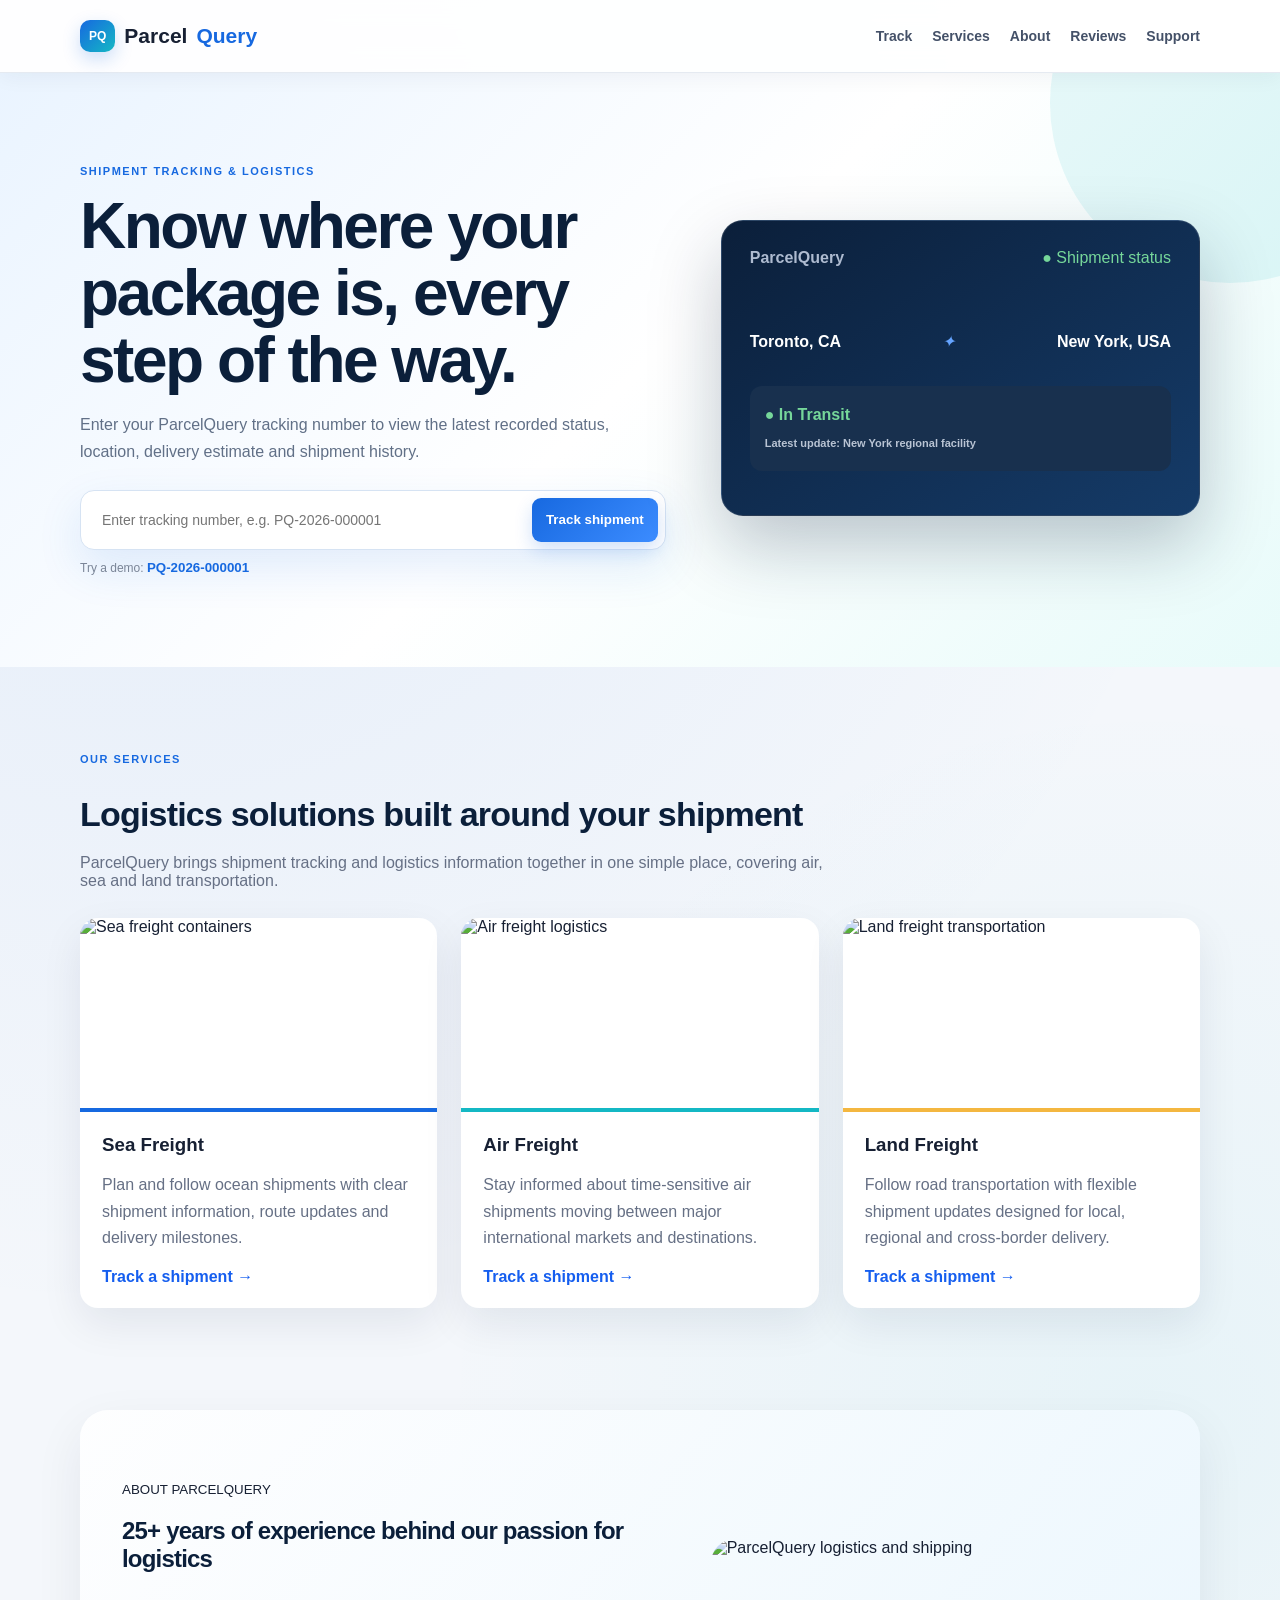
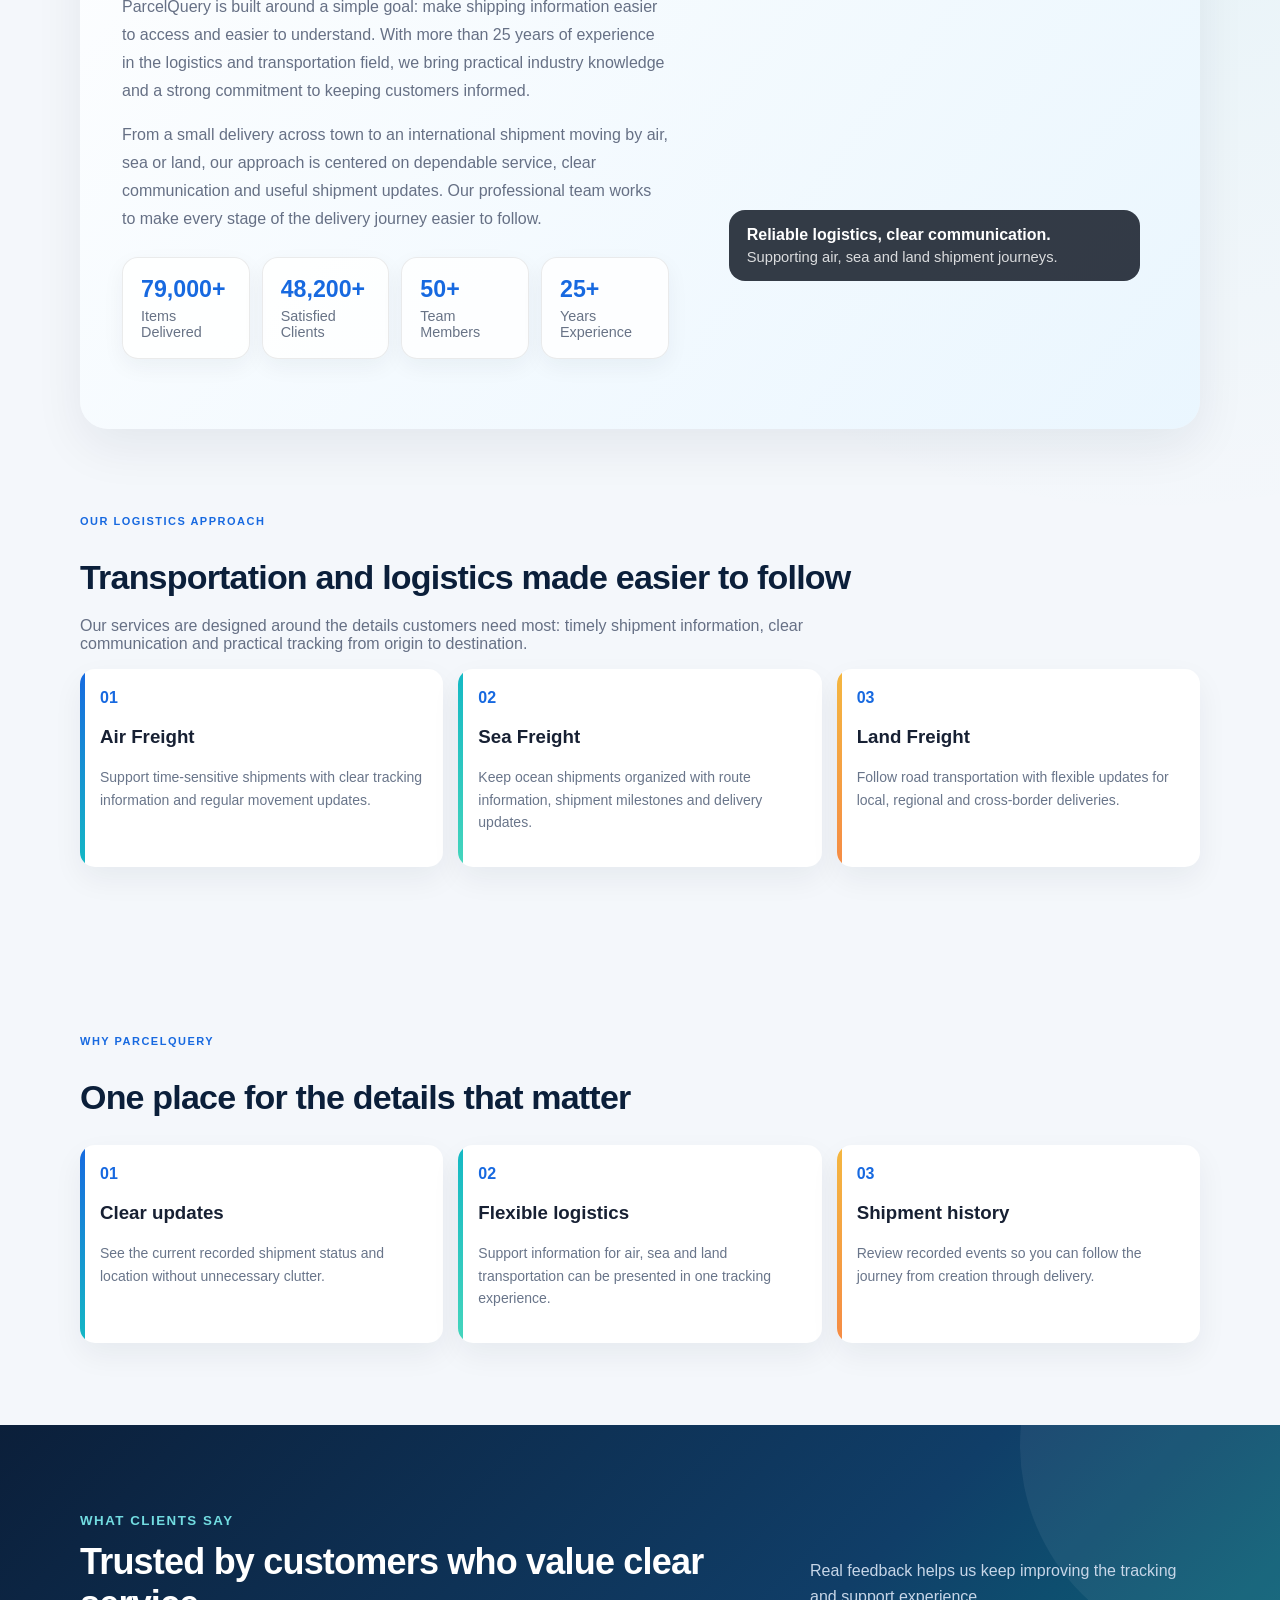
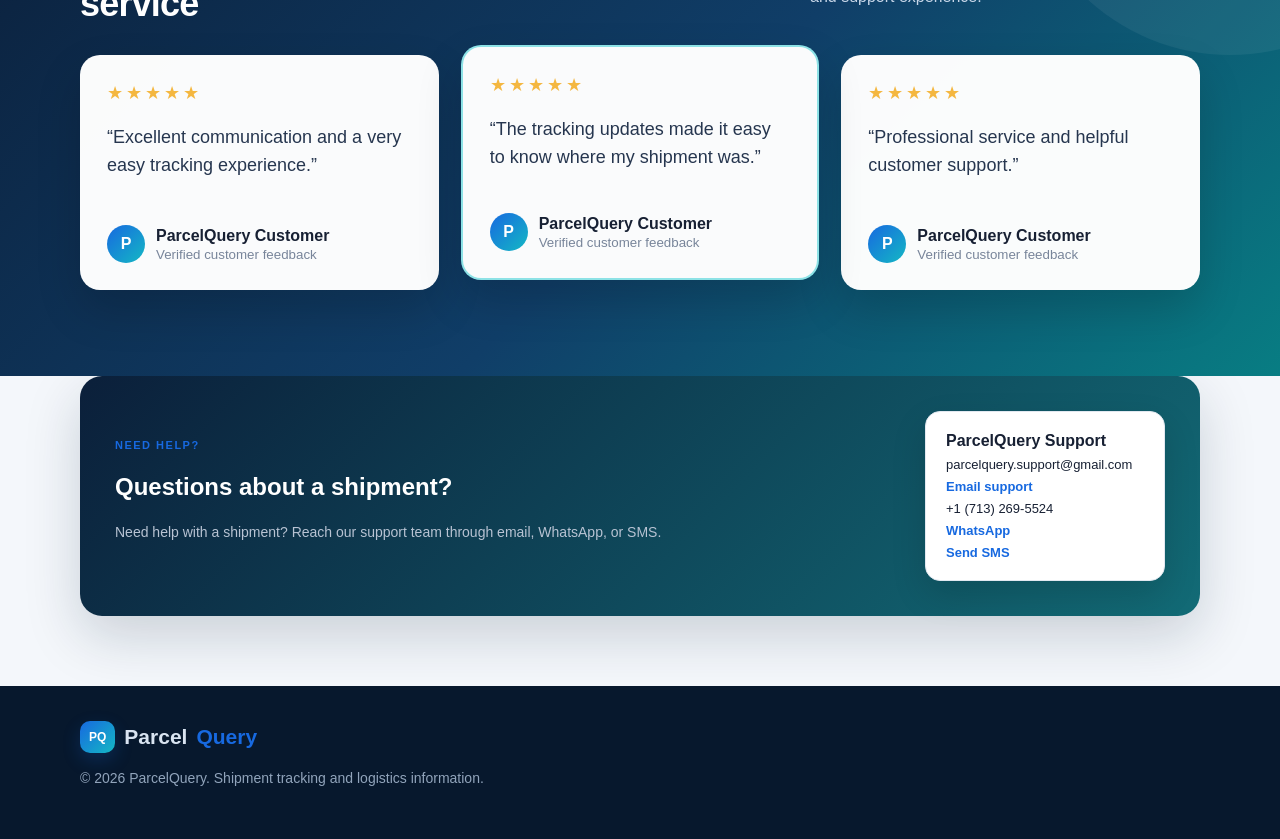
==== commit 53f5fee0: "Add files via upload" ====
--- a/index.html
+++ b/index.html
@@ -1,5 +1,5 @@
 <!doctype html><html lang="en"><head><meta charset="utf-8"><meta name="viewport" content="width=device-width,initial-scale=1"><title>ParcelQuery | Shipment Tracking & Logistics</title><link rel="stylesheet" href="style.css"></head><body>
-<header><div class="nav"><a class="logo" href="#"><b>PQ</b> Parcel<span>Query</span></a><nav><a href="#track">Track</a><a href="#services">Services</a><a href="#about">About</a><a href="#support">Support</a></nav></div></header>
+<header><div class="nav"><a class="logo" href="#"><b>PQ</b> Parcel<span>Query</span></a><nav><a href="#track">Track</a><a href="#services">Services</a><a href="#about">About</a><a href="#reviews">Reviews</a><a href="#support">Support</a></nav></div></header>
 <main>
 <section class="hero"><div class="wrap hero-grid"><div><small>SHIPMENT TRACKING & LOGISTICS</small><h1>Know where your package is, every step of the way.</h1><p>Enter your ParcelQuery tracking number to view the latest recorded status, location, delivery estimate and shipment history.</p><div class="track" id="track"><input id="trackingInput" placeholder="Enter tracking number, e.g. PQ-2026-000001"><button id="trackBtn">Track shipment</button></div><div class="demo">Try a demo: <button data-demo="PQ-2026-000001">PQ-2026-000001</button></div></div><div class="hero-card"><div><b>ParcelQuery</b><span>● Shipment status</span></div><div class="route"><strong>Toronto, CA</strong><i>✦</i><strong>New York, USA</strong></div><p>● <b>In Transit</b><br><small>Latest update: New York regional facility</small></p></div></div></section>
 
@@ -9,9 +9,11 @@
 <article class="service-card"><img src="https://www.fastairwayscourier.com/imgs/bg.jpg" alt="Land freight transportation"><div><h3>Land Freight</h3><p>Follow road transportation with flexible shipment updates designed for local, regional and cross-border delivery.</p><a href="#track">Track a shipment →</a></div></article>
 </div></section>
 
-<section class="about wrap" id="about"><div class="about-copy"><small>ABOUT PARCELQUERY</small><h2>A straightforward way to follow shipments</h2><p>ParcelQuery is designed as a practical shipment tracking and logistics platform for customers who want a clear view of their delivery journey.</p><p>From a local parcel to an international shipment, the platform can present the important details in one place, including shipment status, origin, destination, service type, estimated delivery and recorded movement history.</p><div class="metric-grid"><div><b>Air</b><span>Freight tracking</span></div><div><b>Sea</b><span>Ocean shipment updates</span></div><div><b>Land</b><span>Road delivery tracking</span></div></div></div><div class="about-image"><img src="https://www.fastairwayscourier.com/imgs/blogimg1.jpeg" alt="Global logistics"></div></section>
+<section class="about wrap" id="about"><div class="about-copy"><small>ABOUT PARCELQUERY</small><h2>25+ years of experience behind our passion for logistics</h2><p>ParcelQuery is built around a simple goal: make shipping information easier to access and easier to understand. With more than 25 years of experience in the logistics and transportation field, we bring practical industry knowledge and a strong commitment to keeping customers informed.</p><p>From a small delivery across town to an international shipment moving by air, sea or land, our approach is centered on dependable service, clear communication and useful shipment updates. Our professional team works to make every stage of the delivery journey easier to follow.</p><div class="metric-grid"><div><b>79,000+</b><span>Items Delivered</span></div><div><b>48,200+</b><span>Satisfied Clients</span></div><div><b>50+</b><span>Team Members</span></div><div><b>25+</b><span>Years Experience</span></div></div></div><div class="about-image"><img src="https://www.fastairwayscourier.com/imgs/blogimg1.jpeg" alt="ParcelQuery logistics and shipping"><div class="about-image-caption"><strong>Reliable logistics, clear communication.</strong><span>Supporting air, sea and land shipment journeys.</span></div></div></section>
 
-<section class="wrap section"><small>WHY PARCELQUERY</small><h2>One place for the details that matter</h2><div class="steps"><article><b>01</b><h3>Clear updates</h3><p>See the current recorded shipment status and location without unnecessary clutter.</p></article><article><b>02</b><h3>Flexible logistics</h3><p>Support information for air, sea and land transportation can be presented in one tracking experience.</p></article><article><b>03</b><h3>Shipment history</h3><p>Review recorded events so you can follow the journey from creation through delivery.</p></article></div></section>
+<section class="wrap section"><small>OUR LOGISTICS APPROACH</small><h2>Transportation and logistics made easier to follow</h2><p class="lead">Our services are designed around the details customers need most: timely shipment information, clear communication and practical tracking from origin to destination.</p><div class="steps"><article><b>01</b><h3>Air Freight</h3><p>Support time-sensitive shipments with clear tracking information and regular movement updates.</p></article><article><b>02</b><h3>Sea Freight</h3><p>Keep ocean shipments organized with route information, shipment milestones and delivery updates.</p></article><article><b>03</b><h3>Land Freight</h3><p>Follow road transportation with flexible updates for local, regional and cross-border deliveries.</p></article></div></section><section class="wrap section"> <small>WHY PARCELQUERY</small><h2>One place for the details that matter</h2><div class="steps"><article><b>01</b><h3>Clear updates</h3><p>See the current recorded shipment status and location without unnecessary clutter.</p></article><article><b>02</b><h3>Flexible logistics</h3><p>Support information for air, sea and land transportation can be presented in one tracking experience.</p></article><article><b>03</b><h3>Shipment history</h3><p>Review recorded events so you can follow the journey from creation through delivery.</p></article></div></section>
+
+<section class="reviews-section" id="reviews"><div class="wrap"><div class="reviews-heading"><div><small>WHAT CLIENTS SAY</small><h2>Trusted by customers who value clear service</h2></div><p>Real feedback helps us keep improving the tracking and support experience.</p></div><div class="reviews-grid"><article class="review-card"><div class="stars">★★★★★</div><p>“Excellent communication and a very easy tracking experience.”</p><div class="review-meta"><span class="avatar">P</span><div><strong>ParcelQuery Customer</strong><small>Verified customer feedback</small></div></div></article><article class="review-card featured"><div class="stars">★★★★★</div><p>“The tracking updates made it easy to know where my shipment was.”</p><div class="review-meta"><span class="avatar">P</span><div><strong>ParcelQuery Customer</strong><small>Verified customer feedback</small></div></div></article><article class="review-card"><div class="stars">★★★★★</div><p>“Professional service and helpful customer support.”</p><div class="review-meta"><span class="avatar">P</span><div><strong>ParcelQuery Customer</strong><small>Verified customer feedback</small></div></div></article></div></div></section>
 
 <section class="results wrap hidden" id="results"><div class="result-head"><div><label id="statusPill">In Transit</label><h2 id="resultTitle">Shipment details</h2><p id="resultMessage"></p></div><button id="printBtn">Print summary</button></div><div class="cards"><article><small>Tracking number</small><b id="rTracking">-</b><button id="copyTracking">Copy</button></article><article><small>Current location</small><b id="rLocation">-</b></article><article><small>Estimated delivery</small><b id="rDelivery">-</b></article><article><small>Service</small><b id="rService">-</b></article></div><div class="panel"><div class="row"><h3>Delivery progress</h3><b id="progressText">0%</b></div><div class="progress"><i id="progressBar"></i></div><div class="labels"><span>Created</span><span>Picked up</span><span>In transit</span><span>Out for delivery</span><span>Delivered</span></div></div><div class="two"><div class="panel"><h3>Package information</h3><dl><dt>Origin</dt><dd id="rOrigin">-</dd><dt>Destination</dt><dd id="rDestination">-</dd><dt>Shipment date</dt><dd id="rShipmentDate">-</dd><dt>Weight</dt><dd id="rWeight">-</dd><dt>Package type</dt><dd id="rPackageType">-</dd><dt>Reference</dt><dd id="rReference">-</dd></dl></div><div class="panel"><h3>Shipment history</h3><div id="history"></div></div></div></section>
 
--- a/style.css
+++ b/style.css
@@ -2,3 +2,23 @@
 
 /* ParcelQuery logistics service section */
 .lead{max-width:760px;color:#667085;margin-top:-8px}.service-grid{display:grid;grid-template-columns:repeat(3,1fr);gap:22px;margin-top:28px}.service-card{background:#fff;border:1px solid #e7ebf0;border-radius:18px;overflow:hidden;box-shadow:0 10px 30px rgba(16,24,40,.06)}.service-card img{width:100%;height:190px;object-fit:cover;display:block}.service-card div{padding:22px}.service-card h3{margin:0 0 8px}.service-card p{color:#667085;line-height:1.65}.service-card a{font-weight:700;color:#155eef;text-decoration:none}.about{display:grid;grid-template-columns:1.1fr .9fr;gap:42px;align-items:center;padding-top:40px;padding-bottom:70px}.about-copy p{color:#667085;line-height:1.75}.about-image img{width:100%;height:390px;object-fit:cover;border-radius:22px}.metric-grid{display:grid;grid-template-columns:repeat(3,1fr);gap:12px;margin-top:24px}.metric-grid div{padding:18px;border:1px solid #e7ebf0;border-radius:14px;background:#fff}.metric-grid b,.metric-grid span{display:block}.metric-grid span{font-size:13px;color:#667085;margin-top:4px}@media(max-width:800px){.service-grid,.about{grid-template-columns:1fr}.about-image img{height:280px}.metric-grid{grid-template-columns:1fr}.service-card img{height:220px}}
+
+.about-image{position:relative;overflow:hidden;border-radius:24px}.about-image img{display:block;width:100%;height:100%;min-height:360px;object-fit:cover}.about-image-caption{position:absolute;left:18px;right:18px;bottom:18px;padding:16px 18px;border-radius:16px;background:rgba(10,18,30,.82);color:#fff;display:flex;flex-direction:column;gap:5px}.about-image-caption span{opacity:.82;font-size:.92rem}.metric-grid{grid-template-columns:repeat(4,minmax(0,1fr))}.metric-grid div{padding:18px;border:1px solid rgba(0,0,0,.08);border-radius:16px}.metric-grid b{display:block;font-size:1.45rem}.metric-grid span{display:block;margin-top:5px;color:#687386;font-size:.9rem}@media(max-width:800px){.metric-grid{grid-template-columns:repeat(2,minmax(0,1fr))}}@media(max-width:480px){.metric-grid{grid-template-columns:1fr 1fr}.about-image img{min-height:260px}}
+
+/* Refined visual identity */
+:root{--pq-blue:#1769e0;--pq-navy:#0b1f3a;--pq-cyan:#14b8c4;--pq-gold:#f4b740;--pq-bg:#f4f7fb}
+body{background:var(--pq-bg);background-image:radial-gradient(circle at 10% 5%,rgba(23,105,224,.08),transparent 28%),radial-gradient(circle at 90% 35%,rgba(20,184,196,.06),transparent 25%)}
+header{background:rgba(255,255,255,.94);backdrop-filter:blur(12px);position:sticky;top:0;z-index:10;box-shadow:0 4px 20px rgba(16,36,63,.05)}
+.logo b{background:linear-gradient(135deg,var(--pq-blue),var(--pq-cyan));box-shadow:0 7px 18px rgba(23,105,224,.22)}
+.nav nav a{font-weight:700;color:#445168;transition:.2s}.nav nav a:hover{color:var(--pq-blue)}
+.hero{padding:88px 0 92px;background:linear-gradient(135deg,#eaf4ff 0%,#fff 50%,#e8fbfa 100%);position:relative;overflow:hidden}.hero:after{content:"";position:absolute;width:360px;height:360px;border-radius:50%;right:-130px;top:-150px;background:rgba(20,184,196,.10)}
+.hero-grid{position:relative;z-index:1}.hero h1{color:var(--pq-navy)}.hero-card{background:linear-gradient(145deg,#0b1f3a,#153b68);border:1px solid rgba(255,255,255,.12);box-shadow:0 30px 70px rgba(11,31,58,.25)}
+.track{border-color:#d6e3f3;box-shadow:0 18px 45px rgba(23,105,224,.12)}.track button{background:linear-gradient(135deg,var(--pq-blue),#3c8cff);box-shadow:0 8px 18px rgba(23,105,224,.2)}
+.section{padding:82px 0}.section h2,.about h2,.reviews-heading h2{color:var(--pq-navy);letter-spacing:-.8px}
+.service-grid{gap:24px}.service-card{border:0;box-shadow:0 16px 42px rgba(11,31,58,.08);transition:transform .2s,box-shadow .2s}.service-card:hover{transform:translateY(-5px);box-shadow:0 22px 50px rgba(11,31,58,.13)}.service-card div{border-top:4px solid var(--pq-blue)}.service-card:nth-child(2) div{border-top-color:var(--pq-cyan)}.service-card:nth-child(3) div{border-top-color:var(--pq-gold)}
+.about{margin-top:20px;padding:70px 0;background:linear-gradient(135deg,rgba(255,255,255,.88),rgba(233,246,255,.88));border-radius:28px;padding-left:42px;padding-right:42px;box-shadow:0 18px 50px rgba(11,31,58,.07)}
+.metric-grid div{background:rgba(255,255,255,.82);box-shadow:0 8px 22px rgba(11,31,58,.05)}.metric-grid b{color:var(--pq-blue)}
+.steps article{border:0;position:relative;overflow:hidden;box-shadow:0 12px 30px rgba(11,31,58,.06)}.steps article:before{content:"";position:absolute;left:0;top:0;width:5px;height:100%;background:linear-gradient(var(--pq-blue),var(--pq-cyan))}.steps article:nth-child(2):before{background:linear-gradient(var(--pq-cyan),#45d5bc)}.steps article:nth-child(3):before{background:linear-gradient(var(--pq-gold),#f58b45)}
+.reviews-section{padding:86px 0;background:linear-gradient(135deg,#0b1f3a 0%,#103e68 55%,#087d83 100%);color:#fff;position:relative;overflow:hidden}.reviews-section:before{content:"";position:absolute;width:420px;height:420px;border-radius:50%;right:-160px;top:-190px;background:rgba(255,255,255,.06)}.reviews-heading{display:flex;justify-content:space-between;gap:30px;align-items:end;position:relative;z-index:1}.reviews-heading h2{color:#fff;margin:12px 0 0;font-size:36px}.reviews-heading p{max-width:390px;color:#c7d6e8;line-height:1.6}.reviews-heading small{color:#72dce1;font-weight:800;letter-spacing:1.5px}.reviews-grid{display:grid;grid-template-columns:repeat(3,1fr);gap:22px;margin-top:30px;position:relative;z-index:1}.review-card{background:rgba(255,255,255,.98);color:#172033;border-radius:20px;padding:27px;box-shadow:0 20px 45px rgba(0,0,0,.16);min-height:235px;display:flex;flex-direction:column}.review-card.featured{transform:translateY(-10px);border:2px solid rgba(114,220,225,.8)}.stars{color:#f4b740;letter-spacing:3px;font-size:18px}.review-card p{font-size:18px;line-height:1.55;margin:20px 0 25px;color:#26364f}.review-meta{display:flex;align-items:center;gap:11px;margin-top:auto}.review-meta .avatar{width:38px;height:38px;border-radius:50%;display:grid;place-items:center;background:linear-gradient(135deg,var(--pq-blue),var(--pq-cyan));color:#fff;font-weight:800}.review-meta strong,.review-meta small{display:block}.review-meta small{color:#78859a;margin-top:2px}
+.support{background:linear-gradient(135deg,#0b1f3a,#126b76);box-shadow:0 20px 55px rgba(11,31,58,.18)}.support-card{box-shadow:0 14px 35px rgba(0,0,0,.14)}footer{background:#07182d;color:#d9e4f1;border:0}.footer p,footer p{color:#91a4bb}
+@media(max-width:800px){.reviews-heading{display:block}.reviews-grid{grid-template-columns:1fr}.review-card.featured{transform:none}.about{padding-left:24px;padding-right:24px}.hero{padding-top:60px}.section{padding:65px 0}}
